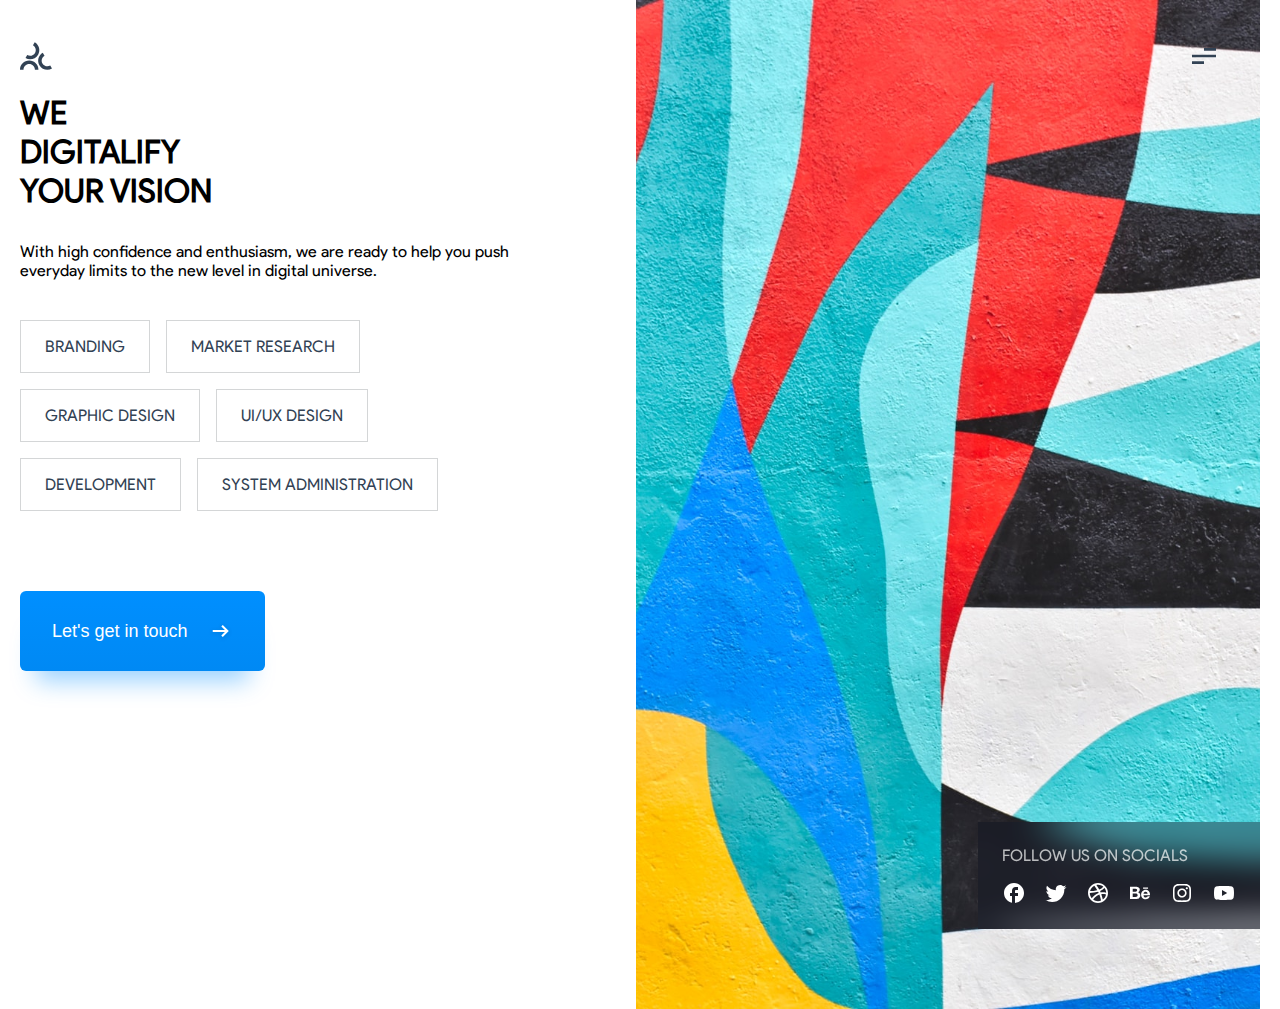
==== index.html @ d5bd6b7c "fixed unwanted flex-wrapping in header" ====
<html lang="en">

<head>
    <meta charset="UTF-8">
    <meta http-equiv="X-UA-Compatible" content="IE=edge">
    <meta name="viewport" content="width=device-width, initial-scale=1.0">
    <title>Document</title>
    <link rel="stylesheet" href="styles/style.css">
</head>

<body>
    <div class="big-container">
        <header id="header" class="flex-between">
            <div class="left-side">
                <img id="logo-black" src="./images/header/logo-black.svg" alt="Altersoft digital logo">
                <h1 class="uppercase"><span class="h1-transparent">We</span><span>Digitalify</span> Your Vision</h1>
                <p>With high confidence and enthusiasm, we are ready to help you push everyday limits to the new level
                    in digital universe.</p>
                <div class="services uppercase">
                    <div>Branding</div>
                    <div>Market Research</div>
                    <div>graphic design</div>
                    <div>UI/UX Design</div>
                    <div>Development</div>
                    <div>System administration</div>
                </div>
                <button class="btn flex-between">
                    Let's get in touch <img src="./images/header/short_arr_right.svg" alt="right direction arrow">
                </button>
            </div>
            <div class="right-side">
                <img id="banner" src="./images/header/banner.svg" alt="banner">
                <img id="menu-icon" src="./images/header/burger-menu.svg" alt="menu image">
                <div class="socials">
                    <p class="uppercase">Follow us on socials</p>
                    <div>
                        <img src="./images/header/soc-icons/facebook.svg" alt="facebook icon">
                        <img src="./images/header/soc-icons/twitter.svg" alt="twitter icon">
                        <img src="./images/header/soc-icons/dribbble.svg" alt="dribbble icon">
                        <img src="./images/header/soc-icons/behance.svg" alt="behance icon">
                        <img src="./images/header/soc-icons/instagram.svg" alt="instagram icon">
                        <img src="./images/header/soc-icons/youtube.svg" alt="youtube icon">
                    </div>
                </div>
            </div>
        </header>
    </div>
</body>

</html>
---- styles/style.css ----
:root {
  --white:rgba(255, 255, 255,1);
  --white-07: rgba(255, 255, 255, 0.7);
  --dark-gray: rgba(212, 214, 215, 1);
  --primary-black: rgba(50, 66, 84, 1);
  --btn-bg-blue: linear-gradient(180deg, #008fff 0%, #0089f4 100%);
  --shadow-l-blue: box-shadow: 0px 26px 25px -16px rgba(0, 143, 255, 0.4);


}
@font-face {
  font-family: "Product Sans";
  src: url(../fonts/Product\ Sans\ Regular.ttf);
}
* {
  box-sizing: border-box;
}
body {
  max-width: 1920px;
  margin: 0;
  padding: 0;

  font-family: "Product Sans", sans-serif;
}
p {
  margin: 0;
}
.big-container {
  max-width: 1240px;
  margin: 0 auto;
}
.flex-between {
  display: flex;
  justify-content: space-between;
  gap: 100px;
}
.uppercase {
  text-transform: uppercase;
}

h1 span {
  display: block;
}

h1 + p {
    margin: 32px 0 40px 0;
}
#logo-black {
    margin-top: 40px;
}
.left-side {
  max-width: 536px;
}
.right-side {
  display: grid;
  grid-area: 1/1;
}
.services {
  display: flex;
  flex-flow: row wrap;
  gap: 16px;

  margin-bottom: 80px;
}


.services div {
  border: 1px solid var(--dark-gray);
  width: max-content;

  padding: 16px 24px;
  color: var(--primary-black);

}
.btn {
  border: 1px solid var(--btn-bg-blue);
  background: var(--btn-bg-blue);
  /* box-shadow: 0px 26px 25px -16px var(--shadow-l-blue); */
  box-shadow: 0px 26px 25px -16px rgba(0, 143, 255, 0.4);
  border-radius: 6px;
  color: var(--white);
  align-items: center;
  padding: 28px 32px;
  gap: 20px;
  font-size: 18px;
  line-height: 22px;
}
#banner {
  display: grid;
  grid-area: 1/1;
}

#menu-icon {
  display: grid;
  grid-area: 1/1;
  justify-self: end;
  margin-top: 48px;
  margin-right: 44px;
}
.socials {
  display: grid;
  grid-area: 1/1;
  justify-self: end;
  align-self: end;
  gap: 16px;

  background: rgba(13, 18, 32, 0.4);
  backdrop-filter: blur(16px);
  -webkit-backdrop-filter: blur(16px);
  margin-bottom: 80px;
  padding: 24px;
}
.socials div {
  display: flex;
  gap: 18px;
}
.socials p {
  color: var(--white-07);
}
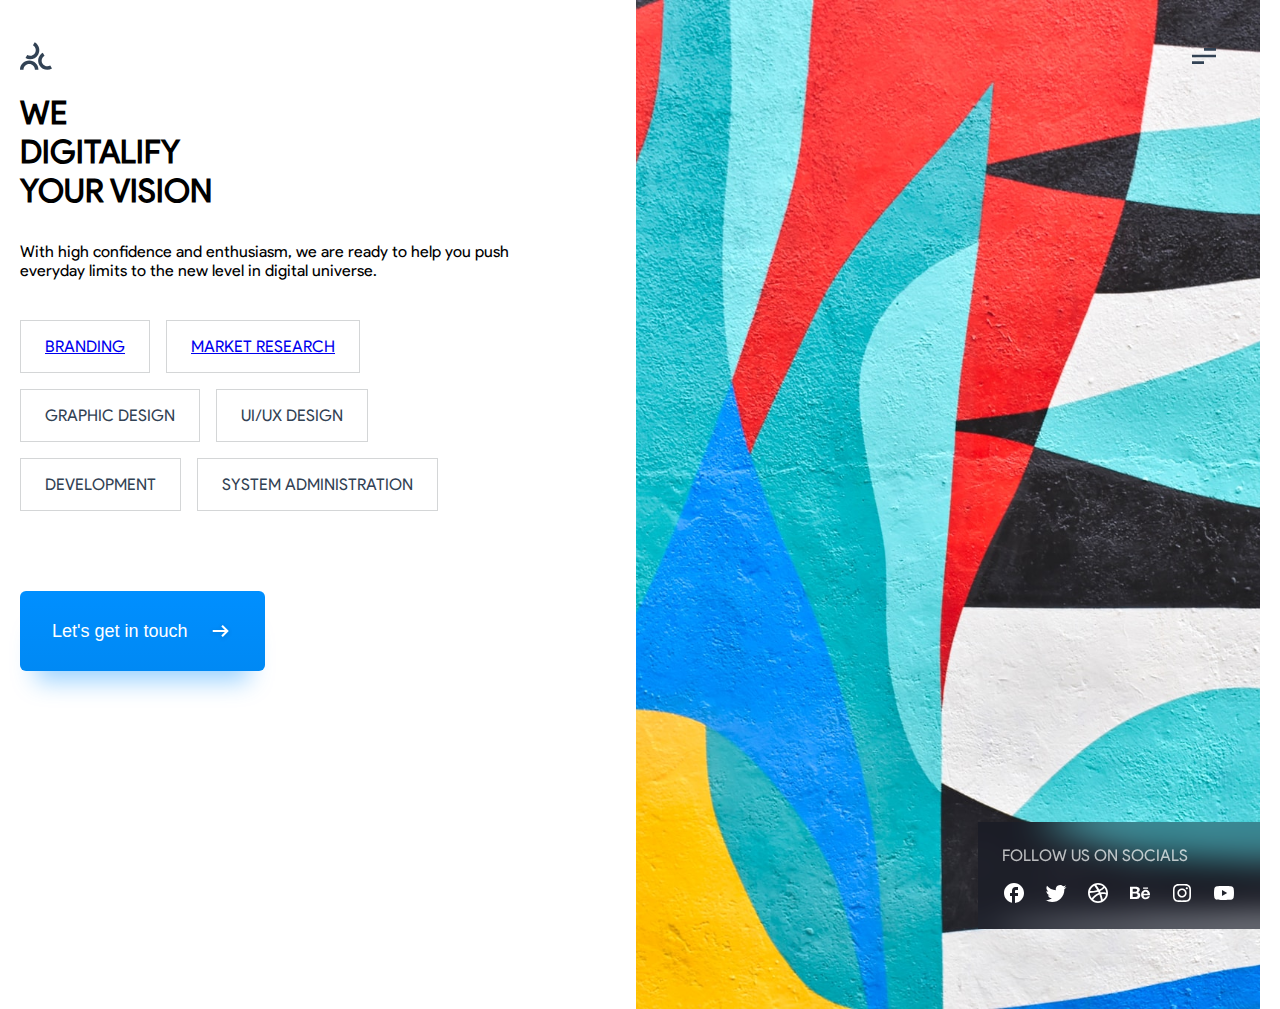
==== commit 50e2cd23: "added branding and marketing page links in index" ====
--- a/index.html
+++ b/index.html
@@ -17,8 +17,8 @@
                 <p>With high confidence and enthusiasm, we are ready to help you push everyday limits to the new level
                     in digital universe.</p>
                 <div class="services uppercase">
-                    <div>Branding</div>
-                    <div>Market Research</div>
+                    <div><a href="branding.html">Branding</a></div>
+                    <div><a href="marketing.html">Market Research</a></div>
                     <div>graphic design</div>
                     <div>UI/UX Design</div>
                     <div>Development</div>
@@ -47,4 +47,4 @@
     </div>
 </body>
 
-</html>+</html>
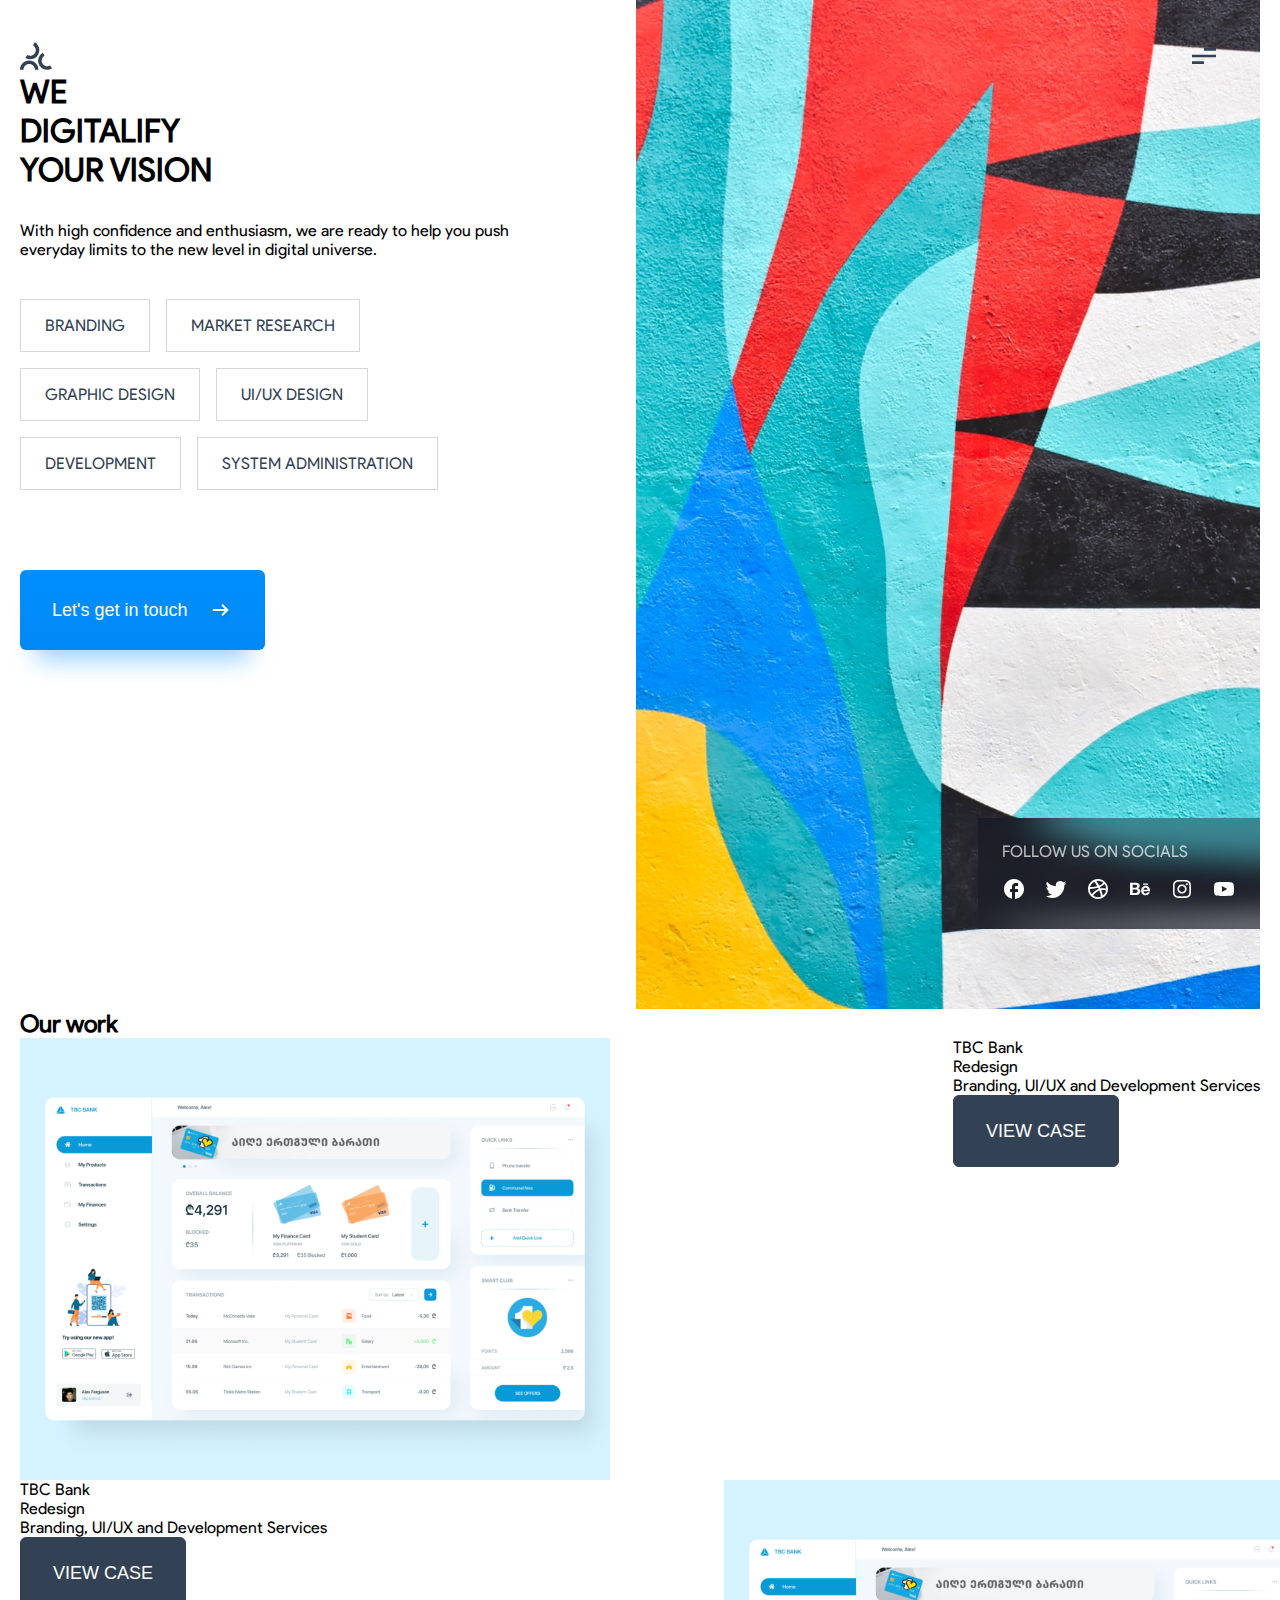
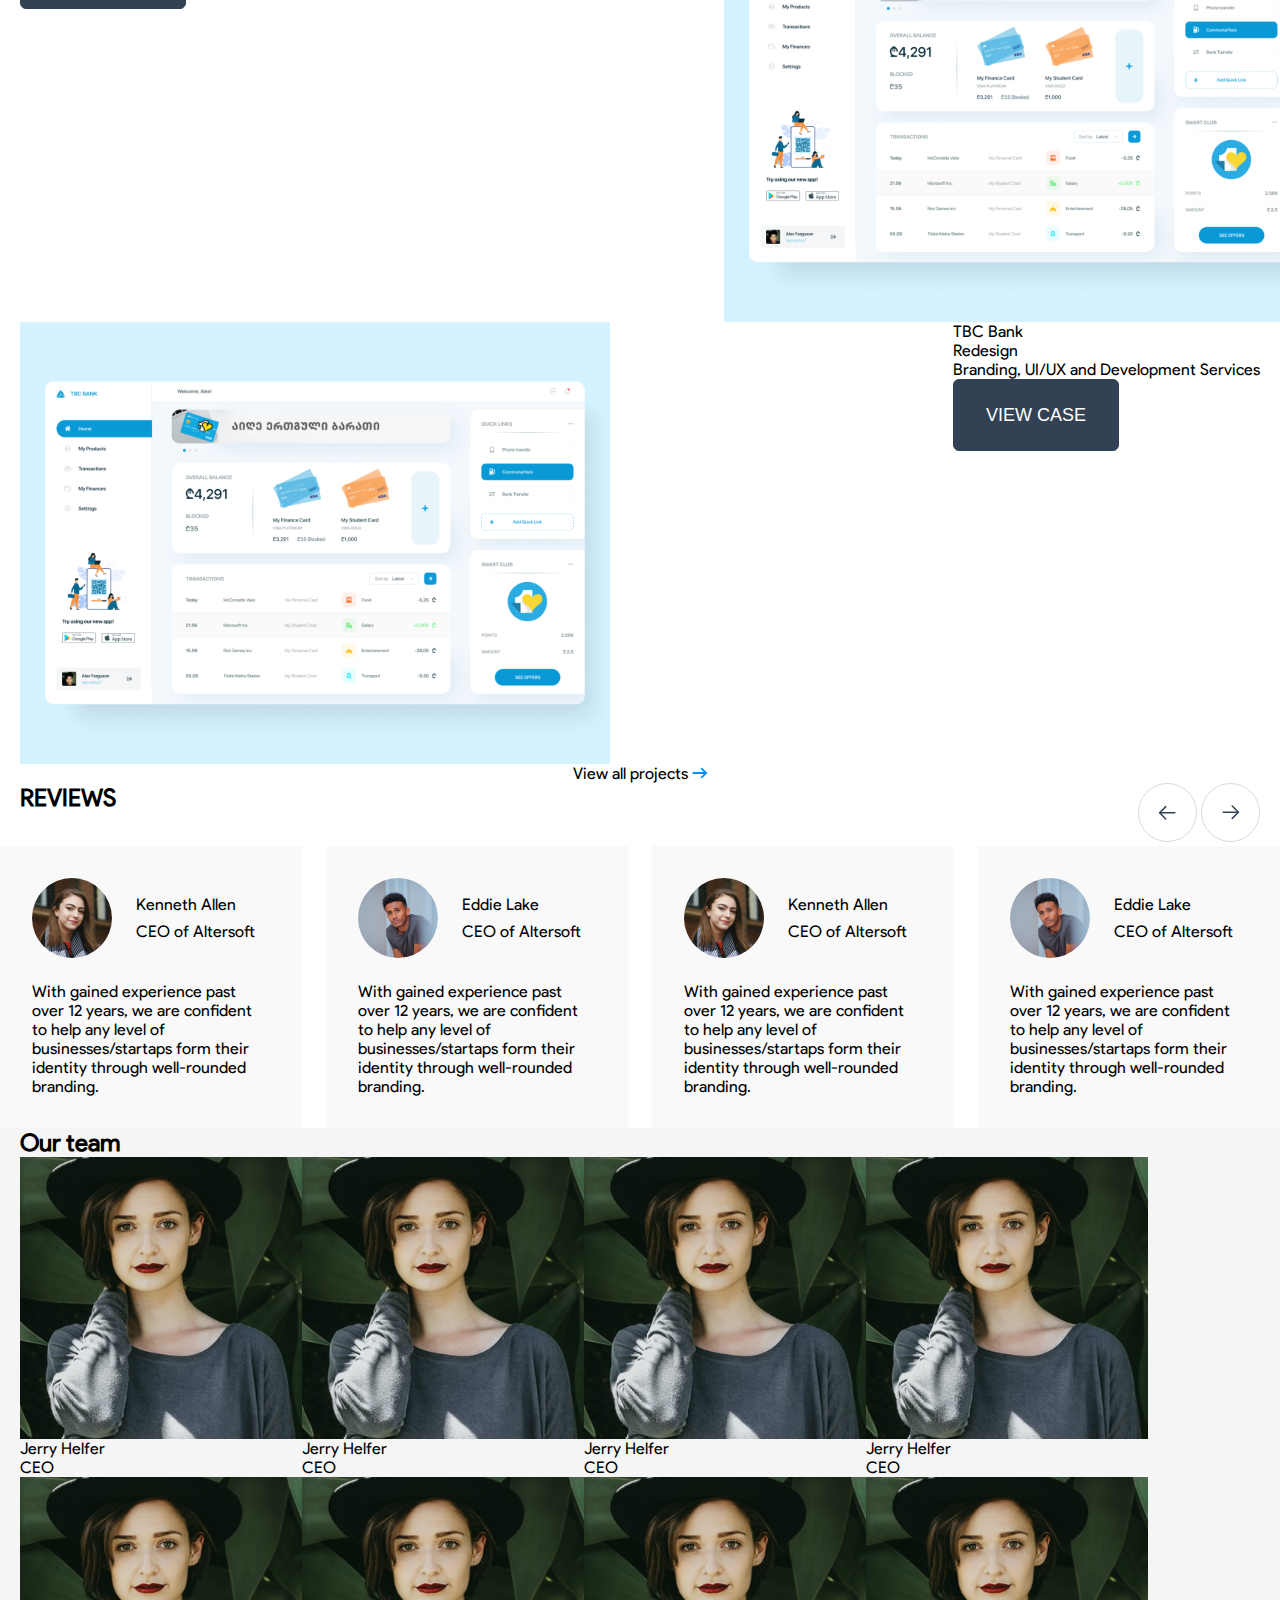
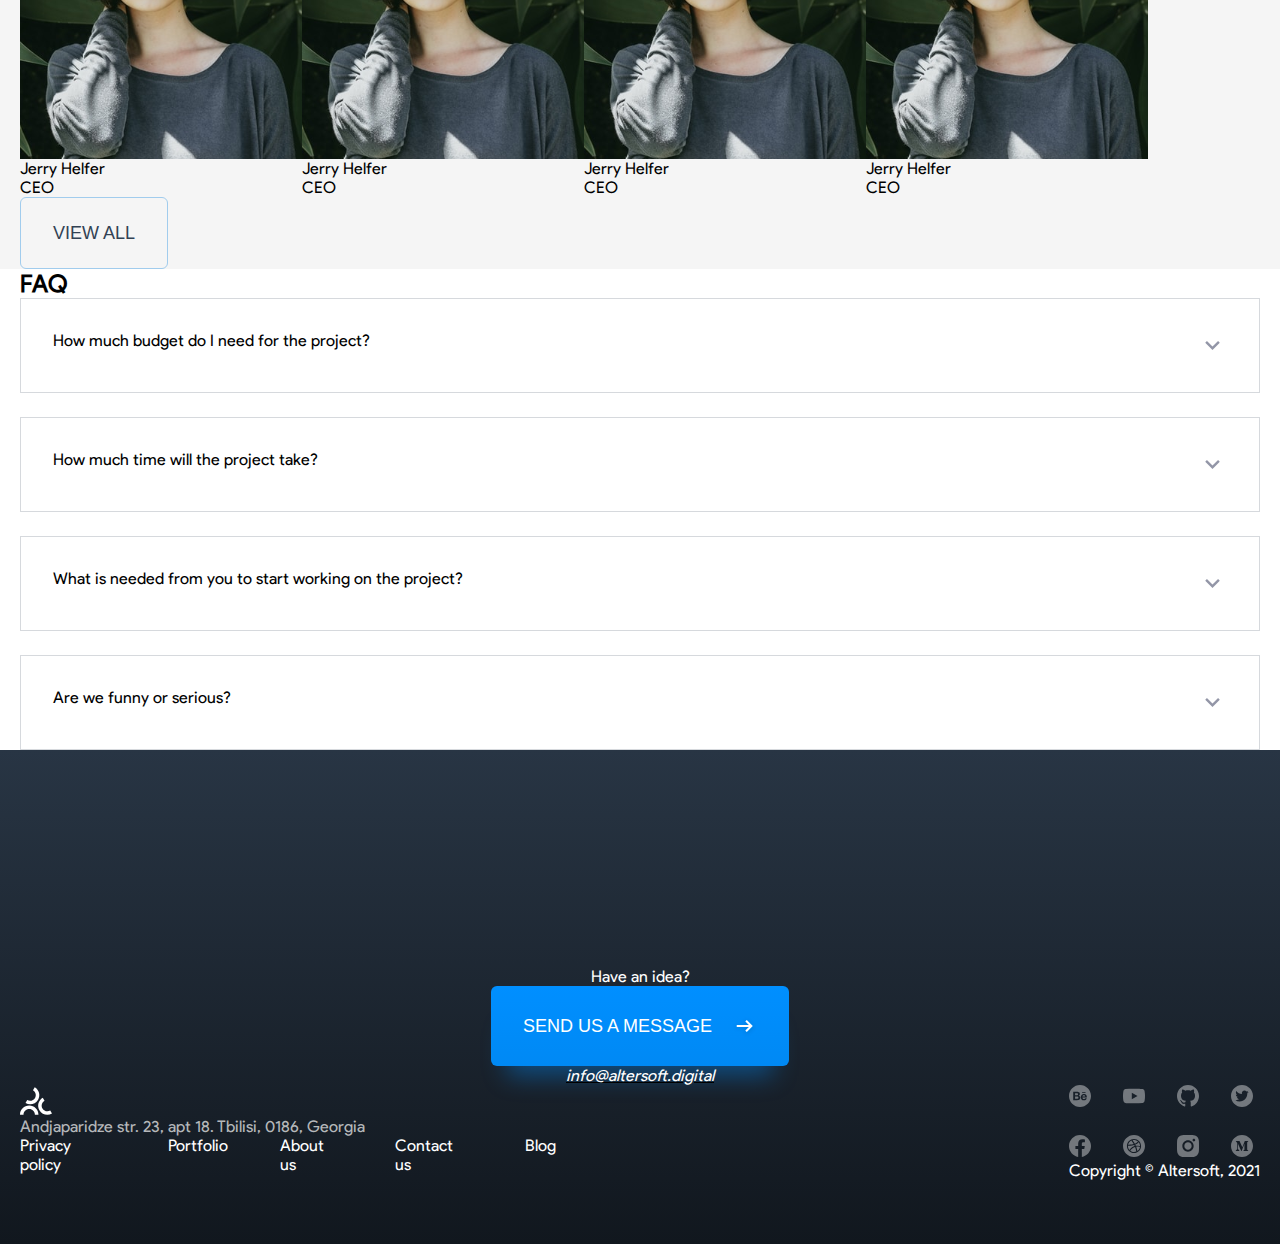
==== commit 6f229dfa: "main markup for hole page" ====
--- a/index.html
+++ b/index.html
@@ -10,41 +10,280 @@
 
 <body>
     <div class="big-container">
-        <header id="header" class="flex-between">
+        <header id="header" class="flex-between gap-100">
             <div class="left-side">
                 <img id="logo-black" src="./images/header/logo-black.svg" alt="Altersoft digital logo">
                 <h1 class="uppercase"><span class="h1-transparent">We</span><span>Digitalify</span> Your Vision</h1>
                 <p>With high confidence and enthusiasm, we are ready to help you push everyday limits to the new level
                     in digital universe.</p>
                 <div class="services uppercase">
-                    <div><a href="branding.html">Branding</a></div>
-                    <div><a href="marketing.html">Market Research</a></div>
+                    <div>Branding</div>
+                    <div>Market Research</div>
                     <div>graphic design</div>
                     <div>UI/UX Design</div>
                     <div>Development</div>
                     <div>System administration</div>
                 </div>
-                <button class="btn flex-between">
+                <button class="btn btn-primary flex-between">
                     Let's get in touch <img src="./images/header/short_arr_right.svg" alt="right direction arrow">
                 </button>
             </div>
             <div class="right-side">
                 <img id="banner" src="./images/header/banner.svg" alt="banner">
                 <img id="menu-icon" src="./images/header/burger-menu.svg" alt="menu image">
-                <div class="socials">
+                <nav class="socials" aria-label="header">
                     <p class="uppercase">Follow us on socials</p>
-                    <div>
-                        <img src="./images/header/soc-icons/facebook.svg" alt="facebook icon">
-                        <img src="./images/header/soc-icons/twitter.svg" alt="twitter icon">
-                        <img src="./images/header/soc-icons/dribbble.svg" alt="dribbble icon">
-                        <img src="./images/header/soc-icons/behance.svg" alt="behance icon">
-                        <img src="./images/header/soc-icons/instagram.svg" alt="instagram icon">
-                        <img src="./images/header/soc-icons/youtube.svg" alt="youtube icon">
-                    </div>
-                </div>
+                    <ul class="flex-between">
+                        <li><a href="https://www.facebook.com/Altersoft" target="_blank"><img
+                                    src="./images/header/soc-icons/facebook.svg" alt="facebook icon">
+                            </a>
+                        </li>
+                        <li><a href="https://twitter.com/AltersoftA" target="_blank"><img
+                                    src="./images/header/soc-icons/twitter.svg" alt="twitter icon">
+                            </a>
+                        </li>
+                        <li><a href="https://dribbble.com/Altersoft" target="_blank"><img
+                                    src="./images/header/soc-icons/dribbble.svg" alt="dribbble icon">
+                            </a>
+                        </li>
+                        <li><a href="https://www.behance.net/altersoft" target="_blank"><img
+                                    src="./images/header/soc-icons/behance.svg" alt="behance icon">
+                            </a>
+                        </li>
+                        <li><a href="https://instagram.com/" target="_blank"><img
+                                    src="./images/header/soc-icons/instagram.svg" alt="instagram icon" target="_blank">
+                            </a>
+                        </li>
+                        <li><a href="https://youtube.com/" target="_blank"><img
+                                    src="./images/header/soc-icons/youtube.svg" alt="youtube icon">
+                            </a>
+                        </li>
+
+                    </ul>
+                </nav>
             </div>
         </header>
+        <section id="ourwork">
+            <h2>Our work</h2>
+            <div class="flex-between">
+                <div class="left-side">
+                    <img src="images/section-ourwork/tbc-redesign.svg" alt="TBC UX & UI redesign image">
+                </div>
+                <div class="right-side">
+                    <p>TBC Bank <br> Redesign</p>
+                    <p>Branding, UI/UX and Development Services</p>
+                    <button class="btn btn-secondary uppercase">view case</button>
+                </div>
+            </div>
+            <div class="flex-between">
+                <div class="left-side">
+                    <img src="images/section-ourwork/tbc-redesign.svg" alt="TBC UX & UI redesign image">
+                </div>
+                <div class="right-side">
+                    <p>TBC Bank <br> Redesign</p>
+                    <p>Branding, UI/UX and Development Services</p>
+                    <button class="btn btn-secondary uppercase">view case</button>
+                </div>
+            </div>
+            <div class="flex-between">
+                <div class="left-side">
+                    <img src="images/section-ourwork/tbc-redesign.svg" alt="TBC UX & UI redesign image">
+                </div>
+                <div class="right-side">
+                    <p>TBC Bank <br> Redesign</p>
+                    <p>Branding, UI/UX and Development Services</p>
+                    <button class="btn btn-secondary uppercase">view case</button>
+                </div>
+            </div>
+            <div class="center">
+                <a>View all projects <img src="./images/section-ourwork/arrow-blue-right.svg"
+                        alt="Blue arrow image"></a>
+            </div>
+        </section>
     </div>
+    <section id="reviews">
+        <div class="big-container flex-between">
+            <h2 class="uppercase">Reviews</h2>
+            <div>
+                <img src="./images/section-reviews/slider-arrow-left.svg" alt="slider left arrow">
+                <img src="./images/section-reviews/slider-arrow-right.svg" alt="slider right arrow">
+            </div>
+        </div>
+        <div class="flex-between gap-24">
+            <div class="card">
+                <img class="card-left" src="./images/section-reviews/prof-img-kenneth.svg" alt="Photo of Eddie Lake">
+                <div class="card-right">
+                    <p>Kenneth Allen</p>
+                    <p>CEO of Altersoft</p>
+                </div>
+                <p class="card-bottom">With gained experience past over 12 years, we are confident to help any level
+                    of businesses/startaps form their identity through well-rounded branding.</p>
+            </div>
+            <div class="card">
+                <img class="card-left" src="./images/section-reviews/prof-img-eddie.svg" alt="Photo of Eddie Lake">
+                <div class="card-right">
+                    <p>Eddie Lake</p>
+                    <p>CEO of Altersoft</p>
+                </div>
+                <p class="card-bottom">With gained experience past over 12 years, we are confident to help any level
+                    of businesses/startaps form their identity through well-rounded branding.</p>
+            </div>
+            <div class="card">
+                <img class="card-left" src="./images/section-reviews/prof-img-kenneth.svg" alt="Photo of Eddie Lake">
+                <div class="card-right">
+                    <p>Kenneth Allen</p>
+                    <p>CEO of Altersoft</p>
+                </div>
+                <p class="card-bottom">With gained experience past over 12 years, we are confident to help any level
+                    of businesses/startaps form their identity through well-rounded branding.</p>
+            </div>
+            <div class="card">
+                <img class="card-left" src="./images/section-reviews/prof-img-eddie.svg" alt="Photo of Eddie Lake">
+                <div class="card-right">
+                    <p>Eddie Lake</p>
+                    <p>CEO of Altersoft</p>
+                </div>
+                <p class="card-bottom">With gained experience past over 12 years, we are confident to help any level
+                    of businesses/startaps form their identity through well-rounded branding.</p>
+            </div>
+        </div>
+    </section>
+    <section id="ourteam" class="bg-ourteam">
+        <div class="big-container">
+            <h2>Our team</h2>
+            <div class="ourteam-content flex-wrap">
+                <div class="team-member">
+                    <img src="./images/section-ourteam/img-Jerry.svg" alt="Altersoft team member & CEO Jerry Helfer">
+                    <p>Jerry Helfer</p>
+                    <p class="uppercase">Ceo</p>
+                </div>
+                <div class="team-member">
+                    <img src="./images/section-ourteam/img-Jerry.svg" alt="Altersoft team member & CEO Jerry Helfer">
+                    <p>Jerry Helfer</p>
+                    <p class="uppercase">Ceo</p>
+                </div>
+                <div class="team-member">
+                    <img src="./images/section-ourteam/img-Jerry.svg" alt="Altersoft team member & CEO Jerry Helfer">
+                    <p>Jerry Helfer</p>
+                    <p class="uppercase">Ceo</p>
+                </div>
+                <div class="team-member">
+                    <img src="./images/section-ourteam/img-Jerry.svg" alt="Altersoft team member & CEO Jerry Helfer">
+                    <p>Jerry Helfer</p>
+                    <p class="uppercase">Ceo</p>
+                </div>
+                <div class="team-member">
+                    <img src="./images/section-ourteam/img-Jerry.svg" alt="Altersoft team member & CEO Jerry Helfer">
+                    <p>Jerry Helfer</p>
+                    <p class="uppercase">Ceo</p>
+                </div>
+                <div class="team-member">
+                    <img src="./images/section-ourteam/img-Jerry.svg" alt="Altersoft team member & CEO Jerry Helfer">
+                    <p>Jerry Helfer</p>
+                    <p class="uppercase">Ceo</p>
+                </div>
+                <div class="team-member">
+                    <img src="./images/section-ourteam/img-Jerry.svg" alt="Altersoft team member & CEO Jerry Helfer">
+                    <p>Jerry Helfer</p>
+                    <p class="uppercase">Ceo</p>
+                </div>
+                <div class="team-member">
+                    <img src="./images/section-ourteam/img-Jerry.svg" alt="Altersoft team member & CEO Jerry Helfer">
+                    <p>Jerry Helfer</p>
+                    <p class="uppercase">Ceo</p>
+                </div>
+            </div>
+            <button class="btn btn-tertiary uppercase">view all</button>
+        </div>
+    </section>
+    <div class="big-container">
+        <h2 class="uppercase">faq</h2>
+        <section id="faq" class="flex-column gap-24">
+            <div class="question flex-between">
+                <p>How much budget do I need for the project?</p>
+                <img src="./images/section-faq/chevron_down.svg" alt="dropdown menu downward arrow">
+                <img src="./images/section-faq/chevron_up.svg" alt="dropdown menu upward arrow">
+            </div>
+            <div class="question flex-between">
+                <p>How much time will the project take?</p>
+                <img src="./images/section-faq/chevron_down.svg" alt="dropdown menu downward arrow">
+                <img src="./images/section-faq/chevron_up.svg" alt="dropdown menu upward arrow">
+            </div>
+            <div class="question flex-between">
+                <p>What is needed from you to start working on the project?</p>
+                <img src="./images/section-faq/chevron_down.svg" alt="dropdown menu downward arrow">
+                <img src="./images/section-faq/chevron_up.svg" alt="dropdown menu upward arrow">
+            </div>
+            <div class="question flex-between">
+                <p>Are we funny or serious?</p>
+                <img src="./images/section-faq/chevron_down.svg" alt="dropdown menu downward arrow">
+                <img src="./images/section-faq/chevron_up.svg" alt="dropdown menu upward arrow">
+            </div>
+        </section>
+    </div>
+    <footer>
+        <div class="big-container">
+            <div>
+                <p>Have an idea?</p>
+                <button class="btn btn-primary uppercase flex-between">SEND US A MESSAGE <img
+                        src="./images/header/short_arr_right.svg" alt="right direction arrow"></button>
+                <address class="mail-address"><a href="mailto:info@altersoft.digital">info@altersoft.digital</a>
+                </address>
+            </div>
+            <nav aria-label="footer" class="flex-between">
+                <div class="left-side">
+                    <img src="./images/footer/logo-white.svg" alt="Altersoft logo white">
+                    <address class="main-address">Andjaparidze str. 23, apt 18. Tbilisi, 0186, Georgia</address>
+                    <ul class="flex gap-52">
+                        <li><a href="#">Privacy policy</a></li>
+                        <li><a href="#">Portfolio</a></li>
+                        <li><a href="#">About us</a></li>
+                        <li><a href="#">Contact us</a></li>
+                        <li><a href="#">Blog</a></li>
+                    </ul>
+                </div>
+                <div class="right-side">
+                    <ul class="footer-socials">
+                        <li><a href="https://www.behance.net/altersoft" target="_blank"><img
+                                    src="./images/footer/icon_behance.svg" alt="behance icon">
+                            </a>
+                        </li>
+                        <li><a href="https://youtube.com/" target="_blank"><img src="./images/footer/icon_youtube.svg"
+                                    alt="youtube icon">
+                            </a>
+                        </li>
+                        <li><a href="https://github.com/" target="_blank"><img src="./images/footer/icon_github.svg"
+                                    alt="github icon">
+                            </a>
+                        </li>
+                        <li><a href="https://twitter.com/AltersoftA" target="_blank"><img
+                                    src="./images/footer/icon_twitter.svg" alt="twitter icon">
+                            </a>
+                        </li>
+                        <li><a href="https://www.facebook.com/Altersoft" target="_blank"><img
+                                    src="./images/footer/icon_facebook.svg" alt="facebook icon">
+                            </a>
+                        </li>
+                        <li><a href="https://dribbble.com/Altersoft" target="_blank"><img
+                                    src="./images/footer/icon_dribbble.svg" alt="dribbble icon">
+                            </a>
+                        </li>
+                        <li><a href="https://instagram.com/" target="_blank"><img
+                                    src="./images/footer/icon_instagram.svg" alt="instagram icon" target="_blank">
+                            </a>
+                        </li>
+                        <li><a href="https://medium.com/" target="_blank"><img src="./images/footer/icon_medium.svg"
+                                    alt="medium icon">
+                            </a>
+                        </li>
+                    </ul>
+                    <p>Copyright &copy; Altersoft, 2021</p>
+                </div>
+            </nav>
+        </div>
+
+    </footer>
+
 </body>
 
-</html>
+</html>--- a/styles/style.css
+++ b/styles/style.css
@@ -1,59 +1,105 @@
 :root {
-  --white:rgba(255, 255, 255,1);
+  --white: rgba(255, 255, 255, 1);
   --white-07: rgba(255, 255, 255, 0.7);
   --dark-gray: rgba(212, 214, 215, 1);
   --primary-black: rgba(50, 66, 84, 1);
-  --btn-bg-blue: linear-gradient(180deg, #008fff 0%, #0089f4 100%);
-  --shadow-l-blue: box-shadow: 0px 26px 25px -16px rgba(0, 143, 255, 0.4);
-
-
-}
+  --btn-primary: linear-gradient(
+    180deg,
+    rgb(0, 143, 255) 0%,
+    rgb(0, 137, 244) 100%
+  );
+  --btn-primary-shadow: rgba(0, 143, 255, 0.4);
+  --btn-secondary: rgb(50, 66, 84);
+  --btn-tertiary-border: rgba(161, 204, 237, 1);
+  --card-bg: rgba(50, 66, 84, 0.03);
+  --bg-ourteam: rgb(245, 245, 245);
+  --question-border: rgba(50, 66, 84, 0.2);
+  --footer-bg: linear-gradient(180deg, #283544 0%, #11171e 100%);
+}
+/* -------------------- comon styles -------------------- */
+
 @font-face {
   font-family: "Product Sans";
   src: url(../fonts/Product\ Sans\ Regular.ttf);
 }
 * {
   box-sizing: border-box;
-}
-body {
-  max-width: 1920px;
+  text-decoration: none;
+  list-style: none;
+  color: inherit;
   margin: 0;
   padding: 0;
-
+}
+body {
   font-family: "Product Sans", sans-serif;
 }
-p {
-  margin: 0;
-}
+
 .big-container {
   max-width: 1240px;
   margin: 0 auto;
 }
+.flex {
+  display: flex;
+}
+.flex-column {
+  display: flex;
+  flex-direction: column;
+  /* align-content: center; */
+}
 .flex-between {
   display: flex;
   justify-content: space-between;
-  gap: 100px;
 }
 .uppercase {
   text-transform: uppercase;
 }
-
+.btn {
+  color: var(--white);
+  font-size: 18px;
+  line-height: 22px;
+
+  border-radius: 6px;
+}
+.btn-primary {
+  border: 1px solid var(--btn-primary);
+  background: var(--btn-primary);
+  box-shadow: 0px 26px 25px -16px var(--btn-primary-shadow);
+  align-items: center;
+  padding: 28px 32px;
+  gap: 20px;
+}
+.btn-secondary {
+  background: var(--btn-secondary);
+  border: 1px solid var(--btn-secondary);
+  padding: 24px 32px;
+  /* width: max-content;
+  height: max-content; */
+}
+.center {
+  display: flex;
+  justify-content: center;
+  align-items: center;
+}
+/* -------------------- comon styles// -------------------- */
 h1 span {
   display: block;
 }
 
 h1 + p {
-    margin: 32px 0 40px 0;
+  margin: 32px 0 40px 0;
 }
 #logo-black {
-    margin-top: 40px;
+  margin-top: 40px;
 }
 .left-side {
   max-width: 536px;
 }
-.right-side {
-  display: grid;
-  grid-area: 1/1;
+#header .right-side {
+  display: grid;
+  grid-area: 1/1;
+}
+.gap-100 {
+  gap: 100px;
 }
 .services {
   display: flex;
@@ -62,28 +108,12 @@
 
   margin-bottom: 80px;
 }
-
-
 .services div {
   border: 1px solid var(--dark-gray);
   width: max-content;
 
   padding: 16px 24px;
   color: var(--primary-black);
-
-}
-.btn {
-  border: 1px solid var(--btn-bg-blue);
-  background: var(--btn-bg-blue);
-  /* box-shadow: 0px 26px 25px -16px var(--shadow-l-blue); */
-  box-shadow: 0px 26px 25px -16px rgba(0, 143, 255, 0.4);
-  border-radius: 6px;
-  color: var(--white);
-  align-items: center;
-  padding: 28px 32px;
-  gap: 20px;
-  font-size: 18px;
-  line-height: 22px;
 }
 #banner {
   display: grid;
@@ -110,10 +140,107 @@
   margin-bottom: 80px;
   padding: 24px;
 }
-.socials div {
+.socials ul {
   display: flex;
   gap: 18px;
 }
 .socials p {
   color: var(--white-07);
 }
+/* --- seciton-1 styles --- */
+#ourwork div.flex-between:nth-child(odd) .left-side {
+  order: 1;
+}
+
+/* --- seciton-1 styles// --- */
+
+/* --- seciton-2 styles --- */
+.card {
+  width: 588px;
+
+  display: grid;
+  grid-template-columns: min-content auto;
+  gap: 24px;
+
+  background: var(--card-bg);
+  width: 588px;
+  padding: 32px;
+}
+.card-left {
+  grid-row: 1;
+}
+.card-right {
+  grid-row: 1;
+
+  display: flex;
+  flex-direction: column;
+  justify-content: center;
+  gap: 8px;
+}
+.card-bottom {
+  grid-column: 1/-1;
+}
+.gap-24 {
+  gap: 24px;
+}
+#reviews div.card:first-child {
+  /* transform: translate(-50%); */
+}
+/* --- seciton-ourteam styles --- */
+.flex-wrap {
+  display: flex;
+  flex-flow: row wrap;
+}
+
+.btn-tertiary {
+  color: var(--primary-black);
+  border: 1px solid var(--btn-tertiary-border);
+  background-color: transparent;
+
+  padding: 24px 32px;
+}
+.bg-ourteam {
+  background: var(--bg-ourteam);
+}
+
+/* --- seciton-faq styles --- */
+.question img:last-child {
+  display: none;
+}
+.question {
+  border: 1px solid var(--question-border);
+  padding: 32px;
+}
+
+footer {
+  background: var(--footer-bg);
+  padding-top: 217px;
+  padding-bottom: 64px;
+}
+footer p,
+footer a {
+  color: var(--white);
+}
+footer .big-container > div {
+  display: flex;
+  flex-direction: column;
+  justify-content: center;
+  align-items: center;
+}
+.gap-52 {
+  gap: 52px;
+}
+.mail-address {
+  text-decoration: underline;
+}
+.main-address {
+  font-style: normal;
+  color: var(--white-07);
+}
+.footer-socials {
+  display: grid;
+  grid-template-columns: repeat(4, max-content);
+  grid-template-rows: repeat(2, max-content);
+  grid-row-gap: 24px;
+  grid-column-gap: 32px;
+}
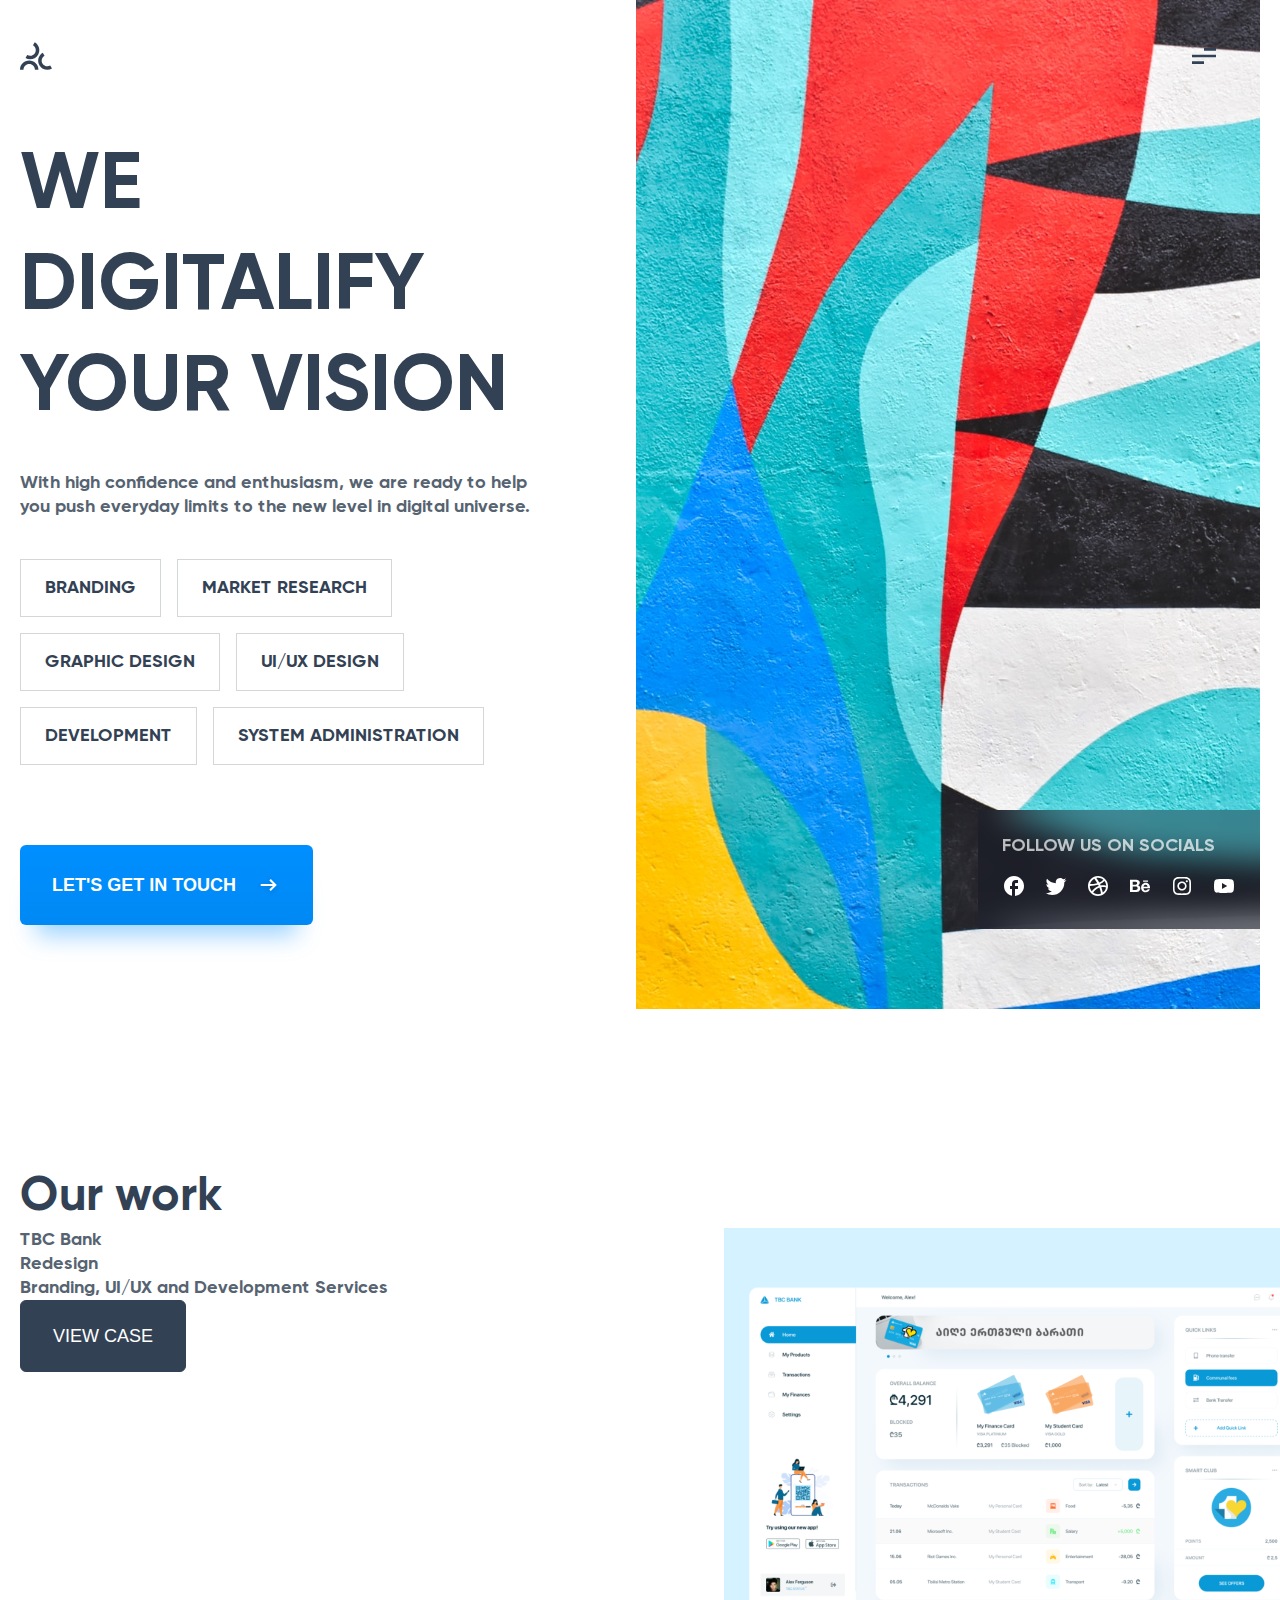
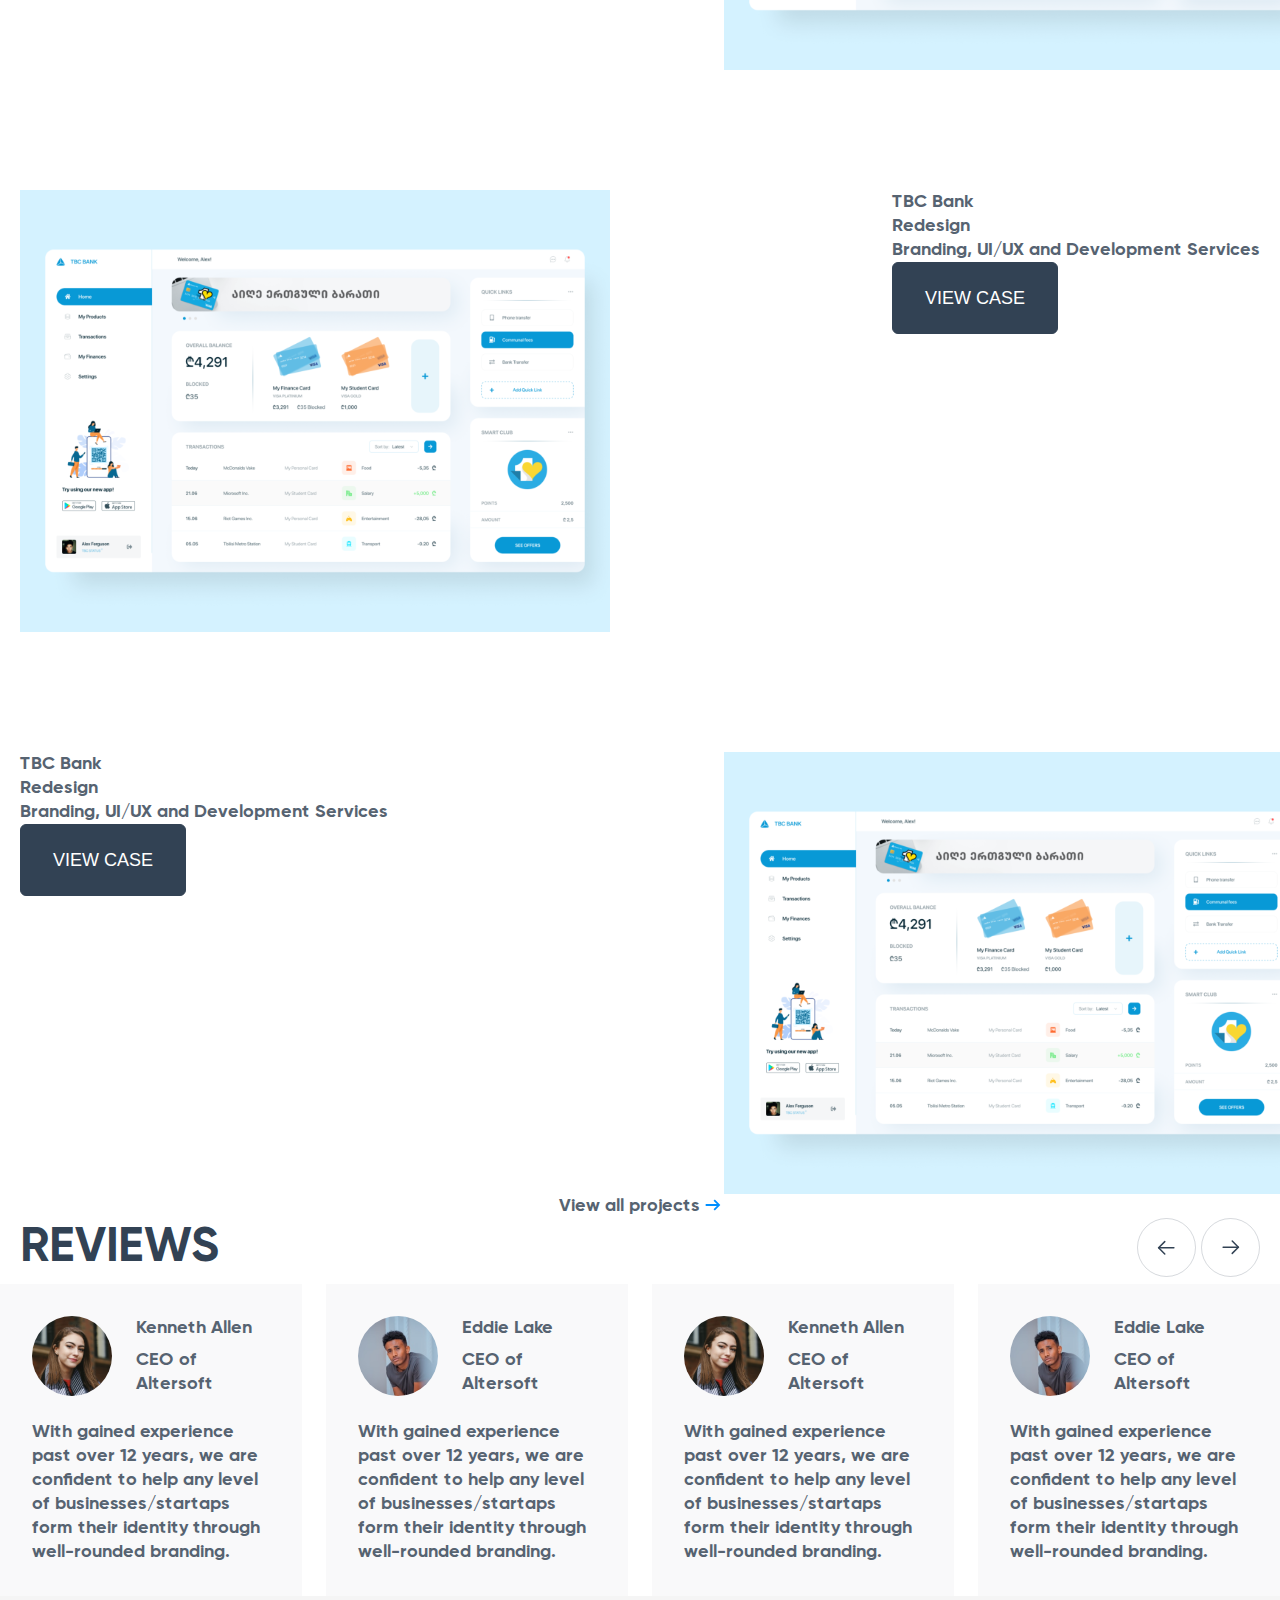
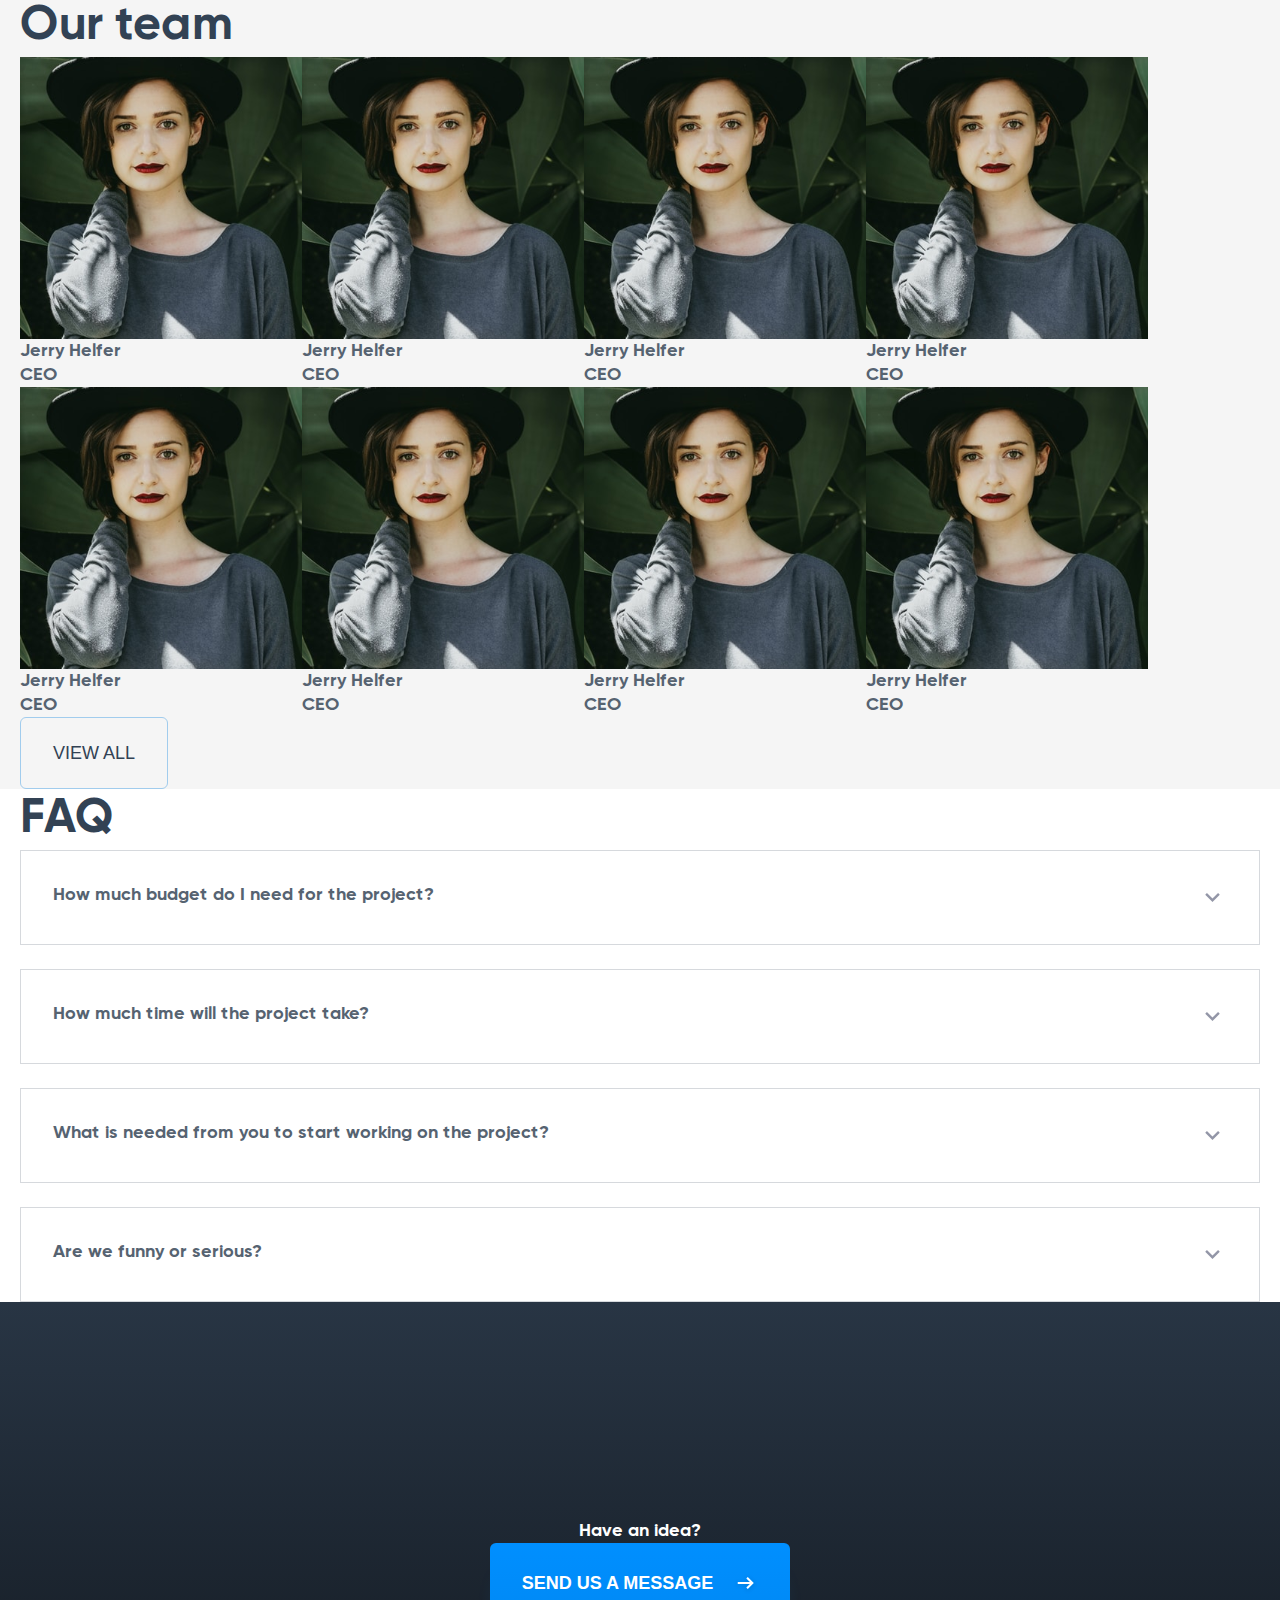
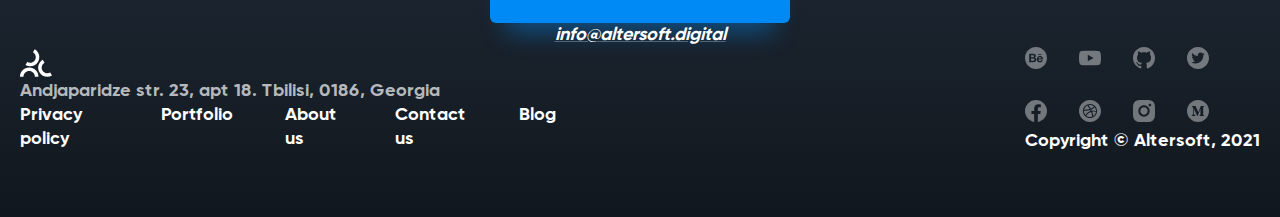
==== commit 507a94a9: "header completed" ====
--- a/index.html
+++ b/index.html
@@ -4,8 +4,9 @@
     <meta charset="UTF-8">
     <meta http-equiv="X-UA-Compatible" content="IE=edge">
     <meta name="viewport" content="width=device-width, initial-scale=1.0">
-    <title>Document</title>
+    <title>Home</title>
     <link rel="stylesheet" href="styles/style.css">
+    <link rel="stylesheet" href="styles/font.css">
 </head>
 
 <body>
@@ -17,14 +18,14 @@
                 <p>With high confidence and enthusiasm, we are ready to help you push everyday limits to the new level
                     in digital universe.</p>
                 <div class="services uppercase">
-                    <div>Branding</div>
-                    <div>Market Research</div>
+                    <div><a href="branding.html">Branding</a></div>
+                    <div><a href="marketing.html">Market Research</a></div>
                     <div>graphic design</div>
                     <div>UI/UX Design</div>
                     <div>Development</div>
                     <div>System administration</div>
                 </div>
-                <button class="btn btn-primary flex-between">
+                <button class="btn btn-primary flex-between uppercase">
                     Let's get in touch <img src="./images/header/short_arr_right.svg" alt="right direction arrow">
                 </button>
             </div>
@@ -65,34 +66,36 @@
         </header>
         <section id="ourwork">
             <h2>Our work</h2>
-            <div class="flex-between">
-                <div class="left-side">
-                    <img src="images/section-ourwork/tbc-redesign.svg" alt="TBC UX & UI redesign image">
-                </div>
-                <div class="right-side">
-                    <p>TBC Bank <br> Redesign</p>
-                    <p>Branding, UI/UX and Development Services</p>
-                    <button class="btn btn-secondary uppercase">view case</button>
-                </div>
-            </div>
-            <div class="flex-between">
-                <div class="left-side">
-                    <img src="images/section-ourwork/tbc-redesign.svg" alt="TBC UX & UI redesign image">
-                </div>
-                <div class="right-side">
-                    <p>TBC Bank <br> Redesign</p>
-                    <p>Branding, UI/UX and Development Services</p>
-                    <button class="btn btn-secondary uppercase">view case</button>
-                </div>
-            </div>
-            <div class="flex-between">
-                <div class="left-side">
-                    <img src="images/section-ourwork/tbc-redesign.svg" alt="TBC UX & UI redesign image">
-                </div>
-                <div class="right-side">
-                    <p>TBC Bank <br> Redesign</p>
-                    <p>Branding, UI/UX and Development Services</p>
-                    <button class="btn btn-secondary uppercase">view case</button>
+            <div class="ourwork-content flex-column gap-120">
+                <div class="flex-between">
+                    <div class="left-side">
+                        <img src="images/section-ourwork/tbc-redesign.svg" alt="TBC UX & UI redesign image">
+                    </div>
+                    <div class="right-side">
+                        <p>TBC Bank <br> Redesign</p>
+                        <p>Branding, UI/UX and Development Services</p>
+                        <button class="btn btn-secondary uppercase">view case</button>
+                    </div>
+                </div>
+                <div class="flex-between">
+                    <div class="left-side">
+                        <img src="images/section-ourwork/tbc-redesign.svg" alt="TBC UX & UI redesign image">
+                    </div>
+                    <div class="right-side">
+                        <p>TBC Bank <br> Redesign</p>
+                        <p>Branding, UI/UX and Development Services</p>
+                        <button class="btn btn-secondary uppercase">view case</button>
+                    </div>
+                </div>
+                <div class="flex-between">
+                    <div class="left-side">
+                        <img src="images/section-ourwork/tbc-redesign.svg" alt="TBC UX & UI redesign image">
+                    </div>
+                    <div class="right-side">
+                        <p>TBC Bank <br> Redesign</p>
+                        <p>Branding, UI/UX and Development Services</p>
+                        <button class="btn btn-secondary uppercase">view case</button>
+                    </div>
                 </div>
             </div>
             <div class="center">
--- a/styles/style.css
+++ b/styles/style.css
@@ -14,14 +14,15 @@
   --card-bg: rgba(50, 66, 84, 0.03);
   --bg-ourteam: rgb(245, 245, 245);
   --question-border: rgba(50, 66, 84, 0.2);
-  --footer-bg: linear-gradient(180deg, #283544 0%, #11171e 100%);
-}
-/* -------------------- comon styles -------------------- */
-
-@font-face {
-  font-family: "Product Sans";
-  src: url(../fonts/Product\ Sans\ Regular.ttf);
-}
+  --footer-bg: linear-gradient(
+    180deg,
+    rgb(40, 53, 68) 0%,
+    rgb(17, 23, 30) 100%
+  );
+  --main-p-color: rgba(86, 99, 113, 1);
+}
+/* -------------------- common styles -------------------- */
+
 * {
   box-sizing: border-box;
   text-decoration: none;
@@ -31,7 +32,10 @@
   padding: 0;
 }
 body {
-  font-family: "Product Sans", sans-serif;
+  font-family: "Gilroy";
+  color: var(--main-p-color);
+  font-size: 18px;
+  line-height: 24px;
 }
 
 .big-container {
@@ -44,7 +48,6 @@
 .flex-column {
   display: flex;
   flex-direction: column;
-  /* align-content: center; */
 }
 .flex-between {
   display: flex;
@@ -67,6 +70,9 @@
   align-items: center;
   padding: 28px 32px;
   gap: 20px;
+
+  font-weight: 700;
+  line-height: 22.28px;
 }
 .btn-secondary {
   background: var(--btn-secondary);
@@ -80,13 +86,38 @@
   justify-content: center;
   align-items: center;
 }
-/* -------------------- comon styles// -------------------- */
+h2 {
+  font-size: 48px;
+  line-height: 61px;
+  font-weight: 900;
+  color: var(--primary-black);
+}
+.gap-120 {
+  gap: 120px;
+}
+/* -------------------- common styles// -------------------- */
+
+#header {
+  padding-bottom: 158px;
+}
 h1 span {
   display: block;
 }
 
 h1 + p {
   margin: 32px 0 40px 0;
+}
+h1 {
+  color: var(--primary-black);
+  font-family: "Gilroy";
+  font-weight: 900;
+  font-size: 80px;
+  line-height: 101px;
+
+  margin-top: 64px;
+}
+.h1-transparent {
+  /* color: var(--white); */
 }
 #logo-black {
   margin-top: 40px;
--- a/styles/font.css
+++ b/styles/font.css
@@ -0,0 +1,4 @@
+@font-face {
+  font-family: "Gilroy";
+  src: url(../fonts/Gilroy-Bold.ttf);
+}
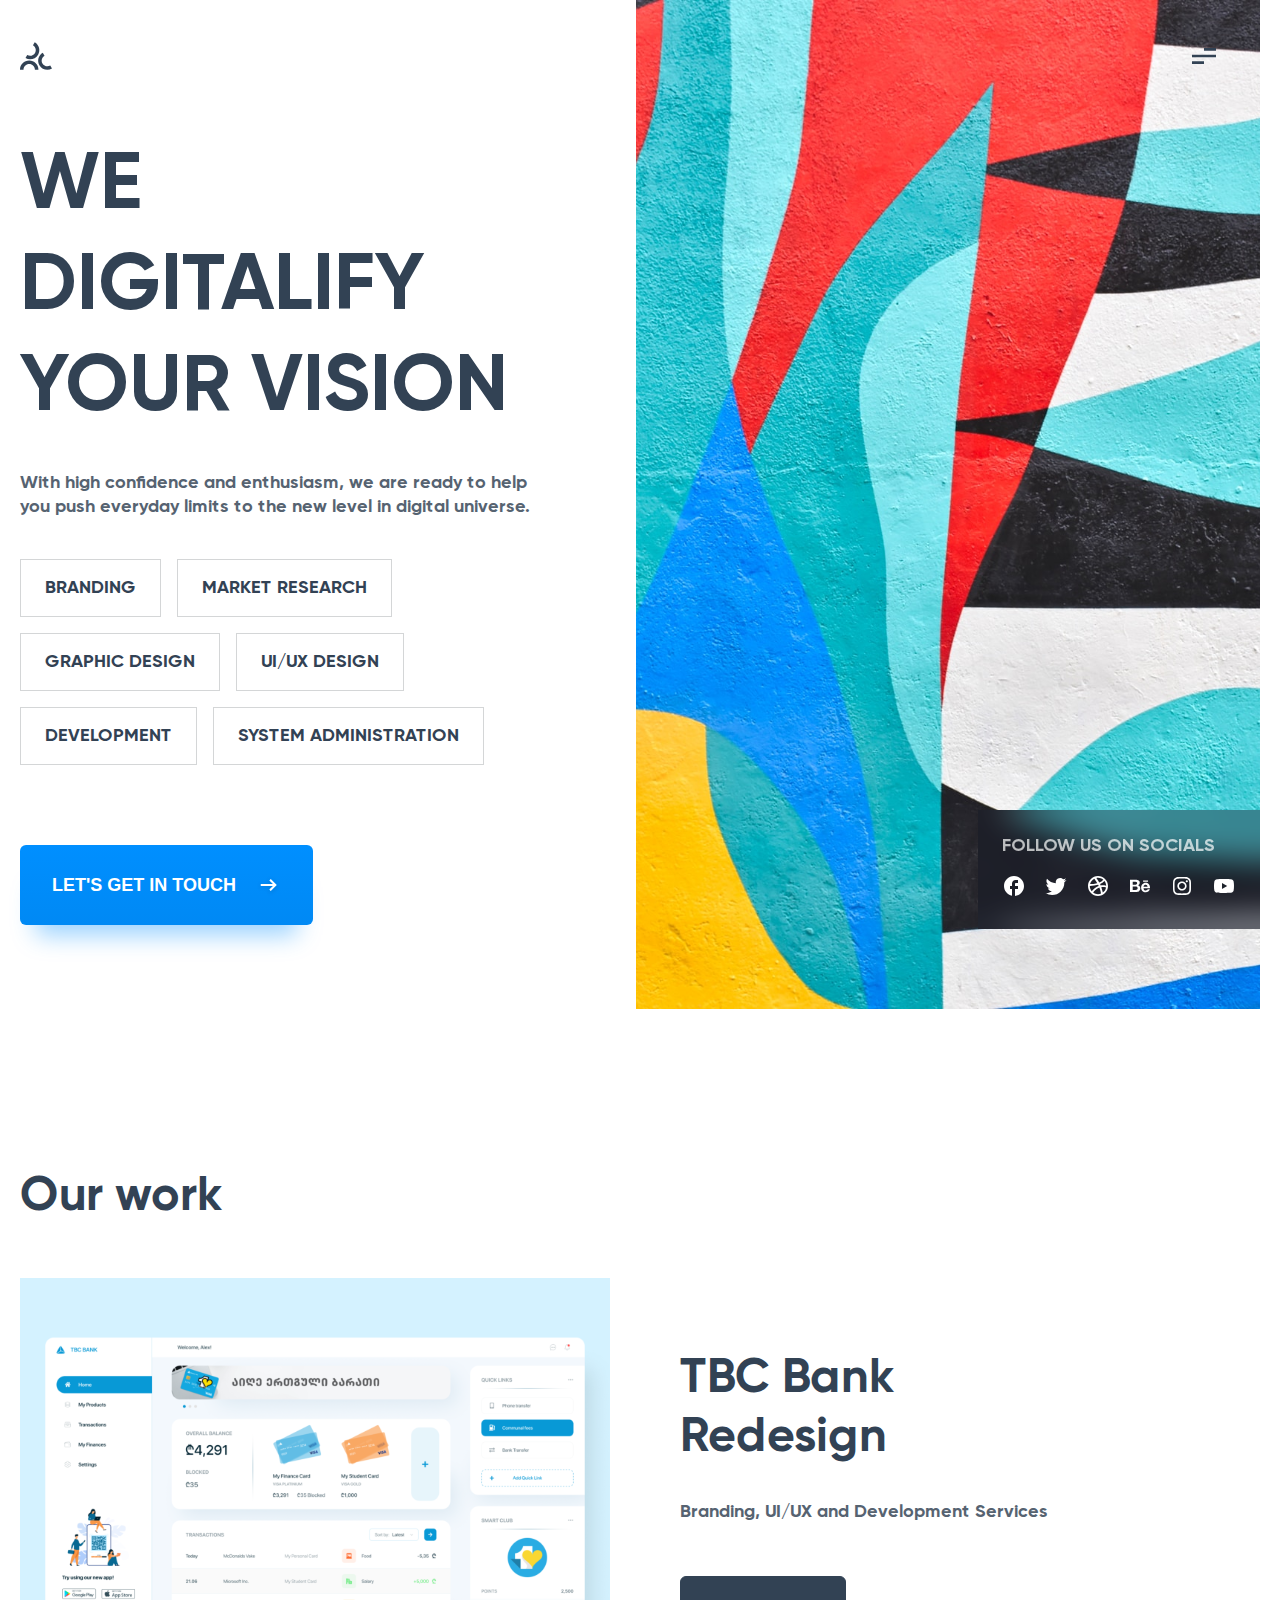
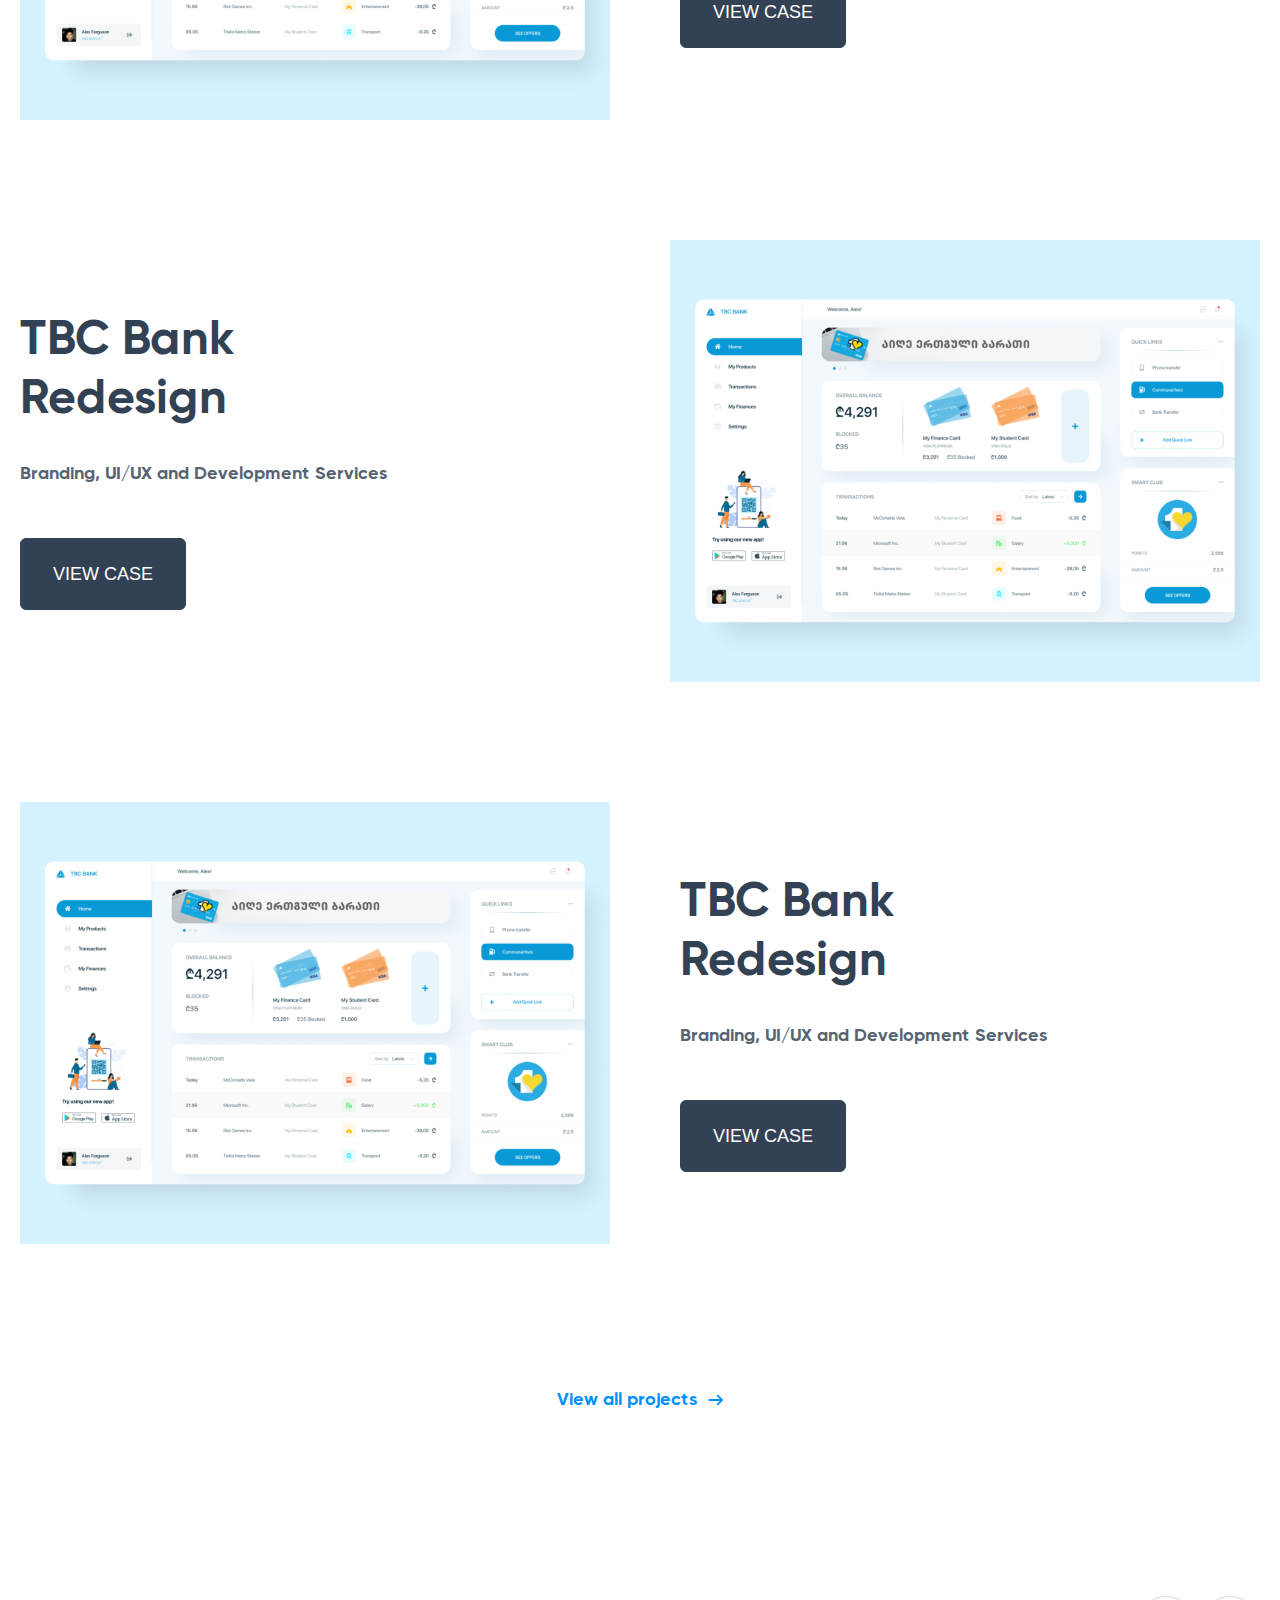
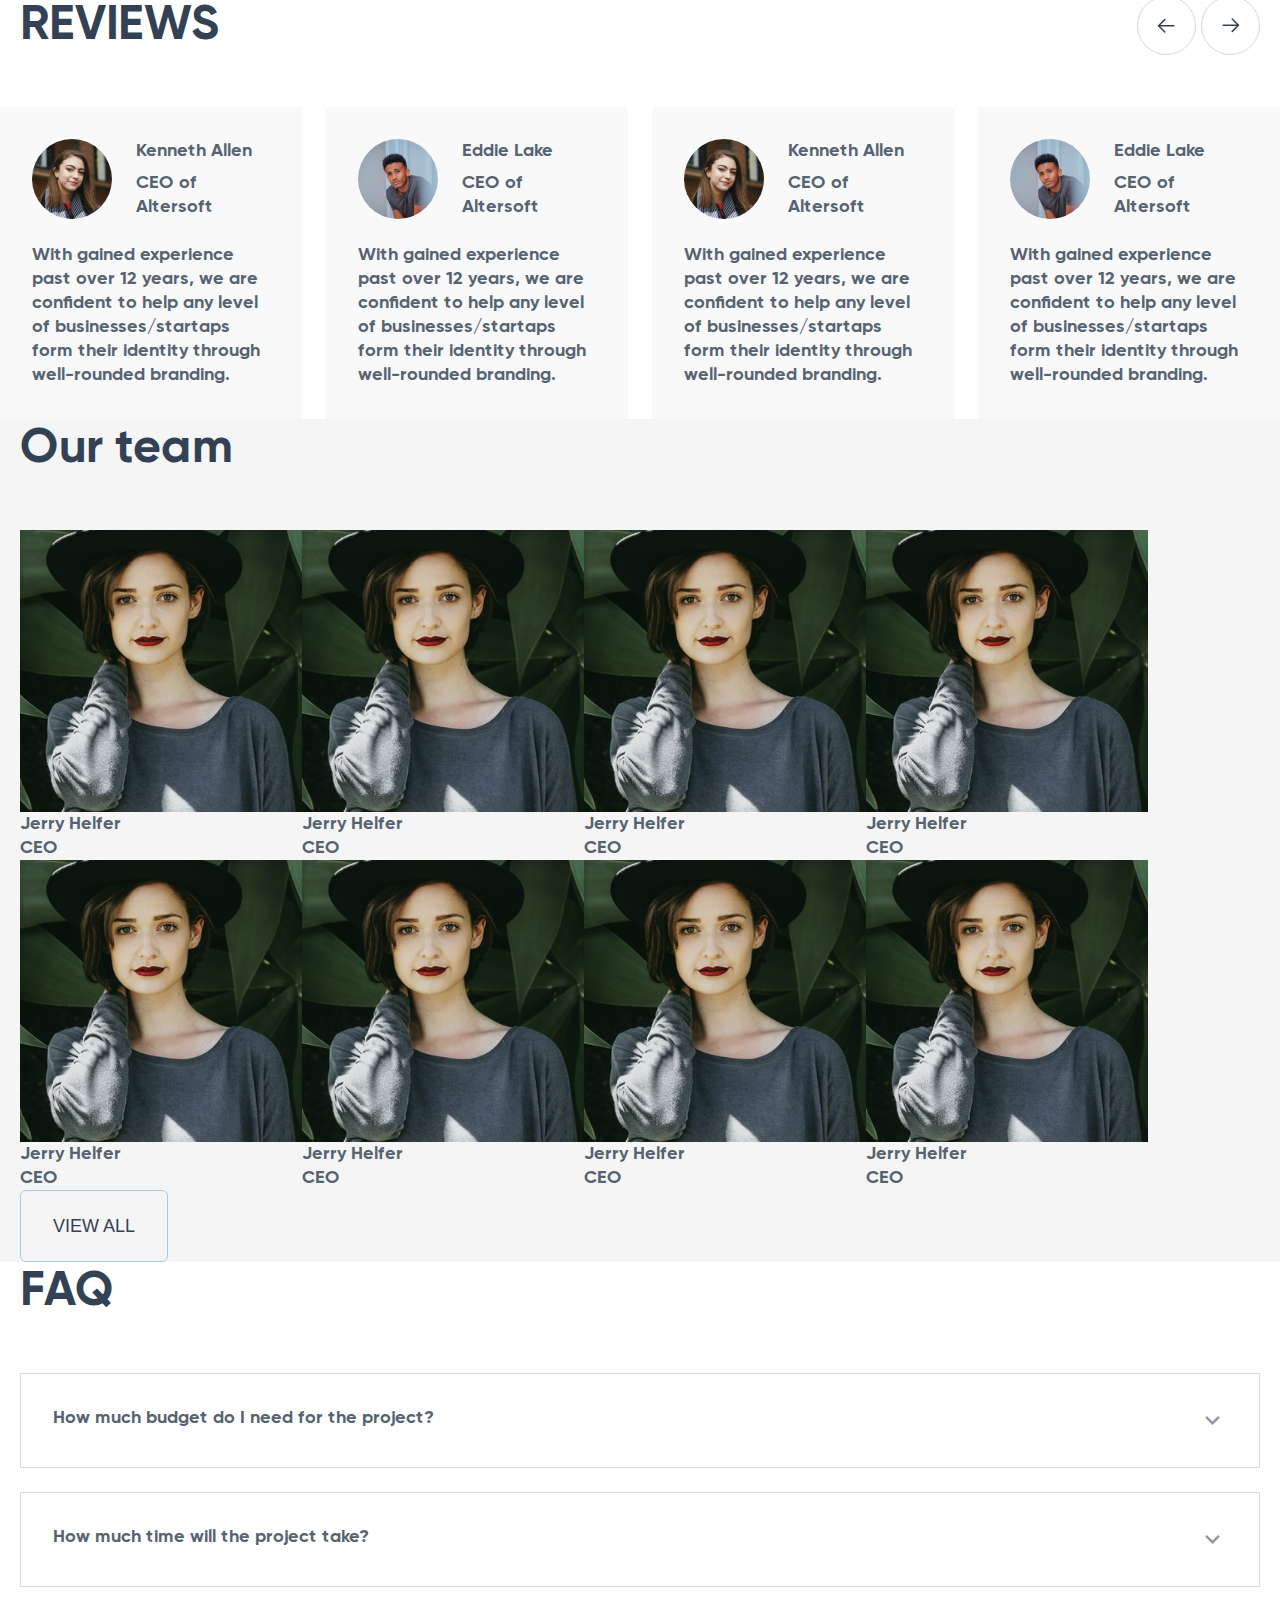
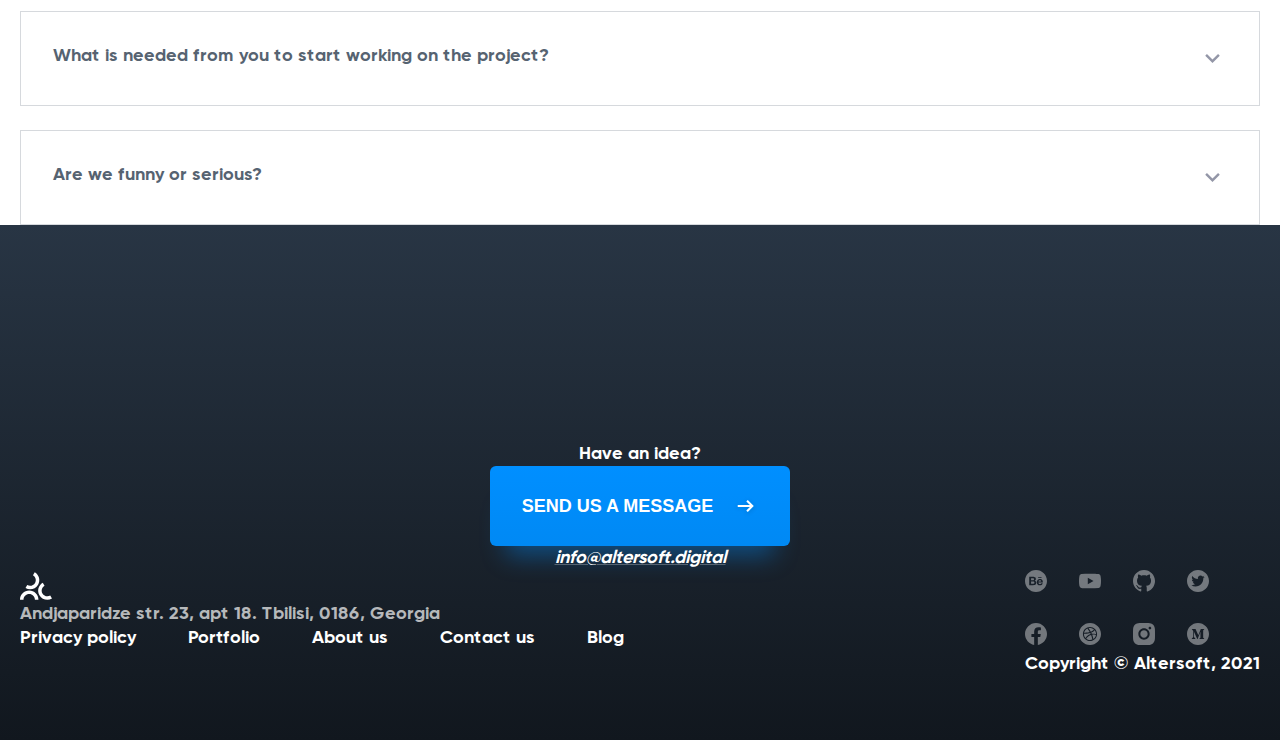
==== commit 7a074aae: "section ourwork styles done" ====
--- a/index.html
+++ b/index.html
@@ -14,7 +14,7 @@
         <header id="header" class="flex-between gap-100">
             <div class="left-side">
                 <img id="logo-black" src="./images/header/logo-black.svg" alt="Altersoft digital logo">
-                <h1 class="uppercase"><span class="h1-transparent">We</span><span>Digitalify</span> Your Vision</h1>
+                <h1 class="uppercase"><span>We</span><span>Digitalify</span> Your Vision</h1>
                 <p>With high confidence and enthusiasm, we are ready to help you push everyday limits to the new level
                     in digital universe.</p>
                 <div class="services uppercase">
@@ -66,43 +66,44 @@
         </header>
         <section id="ourwork">
             <h2>Our work</h2>
-            <div class="ourwork-content flex-column gap-120">
-                <div class="flex-between">
+            <div class="ourwork-content">
+                <div>
                     <div class="left-side">
                         <img src="images/section-ourwork/tbc-redesign.svg" alt="TBC UX & UI redesign image">
                     </div>
                     <div class="right-side">
-                        <p>TBC Bank <br> Redesign</p>
+                        <p class="article-heading">TBC Bank <br> Redesign</p>
                         <p>Branding, UI/UX and Development Services</p>
                         <button class="btn btn-secondary uppercase">view case</button>
                     </div>
                 </div>
-                <div class="flex-between">
+                <div>
                     <div class="left-side">
                         <img src="images/section-ourwork/tbc-redesign.svg" alt="TBC UX & UI redesign image">
                     </div>
                     <div class="right-side">
-                        <p>TBC Bank <br> Redesign</p>
+                        <p class="article-heading">TBC Bank <br> Redesign</p>
                         <p>Branding, UI/UX and Development Services</p>
                         <button class="btn btn-secondary uppercase">view case</button>
                     </div>
                 </div>
-                <div class="flex-between">
+                <div>
                     <div class="left-side">
                         <img src="images/section-ourwork/tbc-redesign.svg" alt="TBC UX & UI redesign image">
                     </div>
                     <div class="right-side">
-                        <p>TBC Bank <br> Redesign</p>
+                        <p class="article-heading">TBC Bank <br> Redesign</p>
                         <p>Branding, UI/UX and Development Services</p>
                         <button class="btn btn-secondary uppercase">view case</button>
                     </div>
                 </div>
             </div>
-            <div class="center">
-                <a>View all projects <img src="./images/section-ourwork/arrow-blue-right.svg"
-                        alt="Blue arrow image"></a>
-            </div>
-        </section>
+    </div>
+    <div class="viewlink center">
+        <a class="blue flex gap-10">View all projects <img src="./images/section-ourwork/arrow-blue-right.svg"
+                alt="Blue arrow image"></a>
+    </div>
+    </section>
     </div>
     <section id="reviews">
         <div class="big-container flex-between">
--- a/styles/style.css
+++ b/styles/style.css
@@ -9,7 +9,9 @@
     rgb(0, 137, 244) 100%
   );
   --btn-primary-shadow: rgba(0, 143, 255, 0.4);
-  --btn-secondary: rgb(50, 66, 84);
+  --blue: rgba(0, 143, 255, 1);
+
+  --dark-secondary: rgb(50, 66, 84);
   --btn-tertiary-border: rgba(161, 204, 237, 1);
   --card-bg: rgba(50, 66, 84, 0.03);
   --bg-ourteam: rgb(245, 245, 245);
@@ -75,11 +77,13 @@
   line-height: 22.28px;
 }
 .btn-secondary {
-  background: var(--btn-secondary);
-  border: 1px solid var(--btn-secondary);
+  background: var(--dark-secondary);
+  border: 1px solid var(--dark-secondary);
   padding: 24px 32px;
-  /* width: max-content;
-  height: max-content; */
+  width: max-content;
+  height: max-content;
+
+  margin-top: 20px;
 }
 .center {
   display: flex;
@@ -91,9 +95,23 @@
   line-height: 61px;
   font-weight: 900;
   color: var(--primary-black);
+
+  padding-bottom: 50px;
+}
+.p24-32-medium {
+  font-family: "Gilroy-Medium";
+  font-size: 24px;
+  font-weight: 32px;
 }
 .gap-120 {
   gap: 120px;
+}
+.gap-10 {
+  gap: 10px;
+}
+.viewlink {
+  color: var(--blue);
+  margin: 144px auto 184 auto;
 }
 /* -------------------- common styles// -------------------- */
 
@@ -116,13 +134,11 @@
 
   margin-top: 64px;
 }
-.h1-transparent {
-  /* color: var(--white); */
-}
+
 #logo-black {
   margin-top: 40px;
 }
-.left-side {
+#header .left-side {
   max-width: 536px;
 }
 #header .right-side {
@@ -179,8 +195,28 @@
   color: var(--white-07);
 }
 /* --- seciton-1 styles --- */
-#ourwork div.flex-between:nth-child(odd) .left-side {
+.ourwork-content {
+  display: grid;
+  gap: 120px;
+}
+.ourwork-content > div {
+  display: grid;
+  grid-template-columns: repeat(2, 1fr);
+  gap: 70px;
+}
+.ourwork-content .right-side {
+  display: grid;
+  align-content: center;
+  gap: 32px;
+}
+.ourwork-content > div:nth-child(even) .left-side {
   order: 1;
+}
+.article-heading {
+  font-size: 48px;
+  font-weight: bold;
+  line-height: 59px;
+  color: var(--dark-secondary);
 }
 
 /* --- seciton-1 styles// --- */
--- a/styles/font.css
+++ b/styles/font.css
@@ -2,3 +2,7 @@
   font-family: "Gilroy";
   src: url(../fonts/Gilroy-Bold.ttf);
 }
+@font-face {
+  font-family: "Gilroy-Medium";
+  src: url(../fonts/Gilroy-Light.ttf);
+}
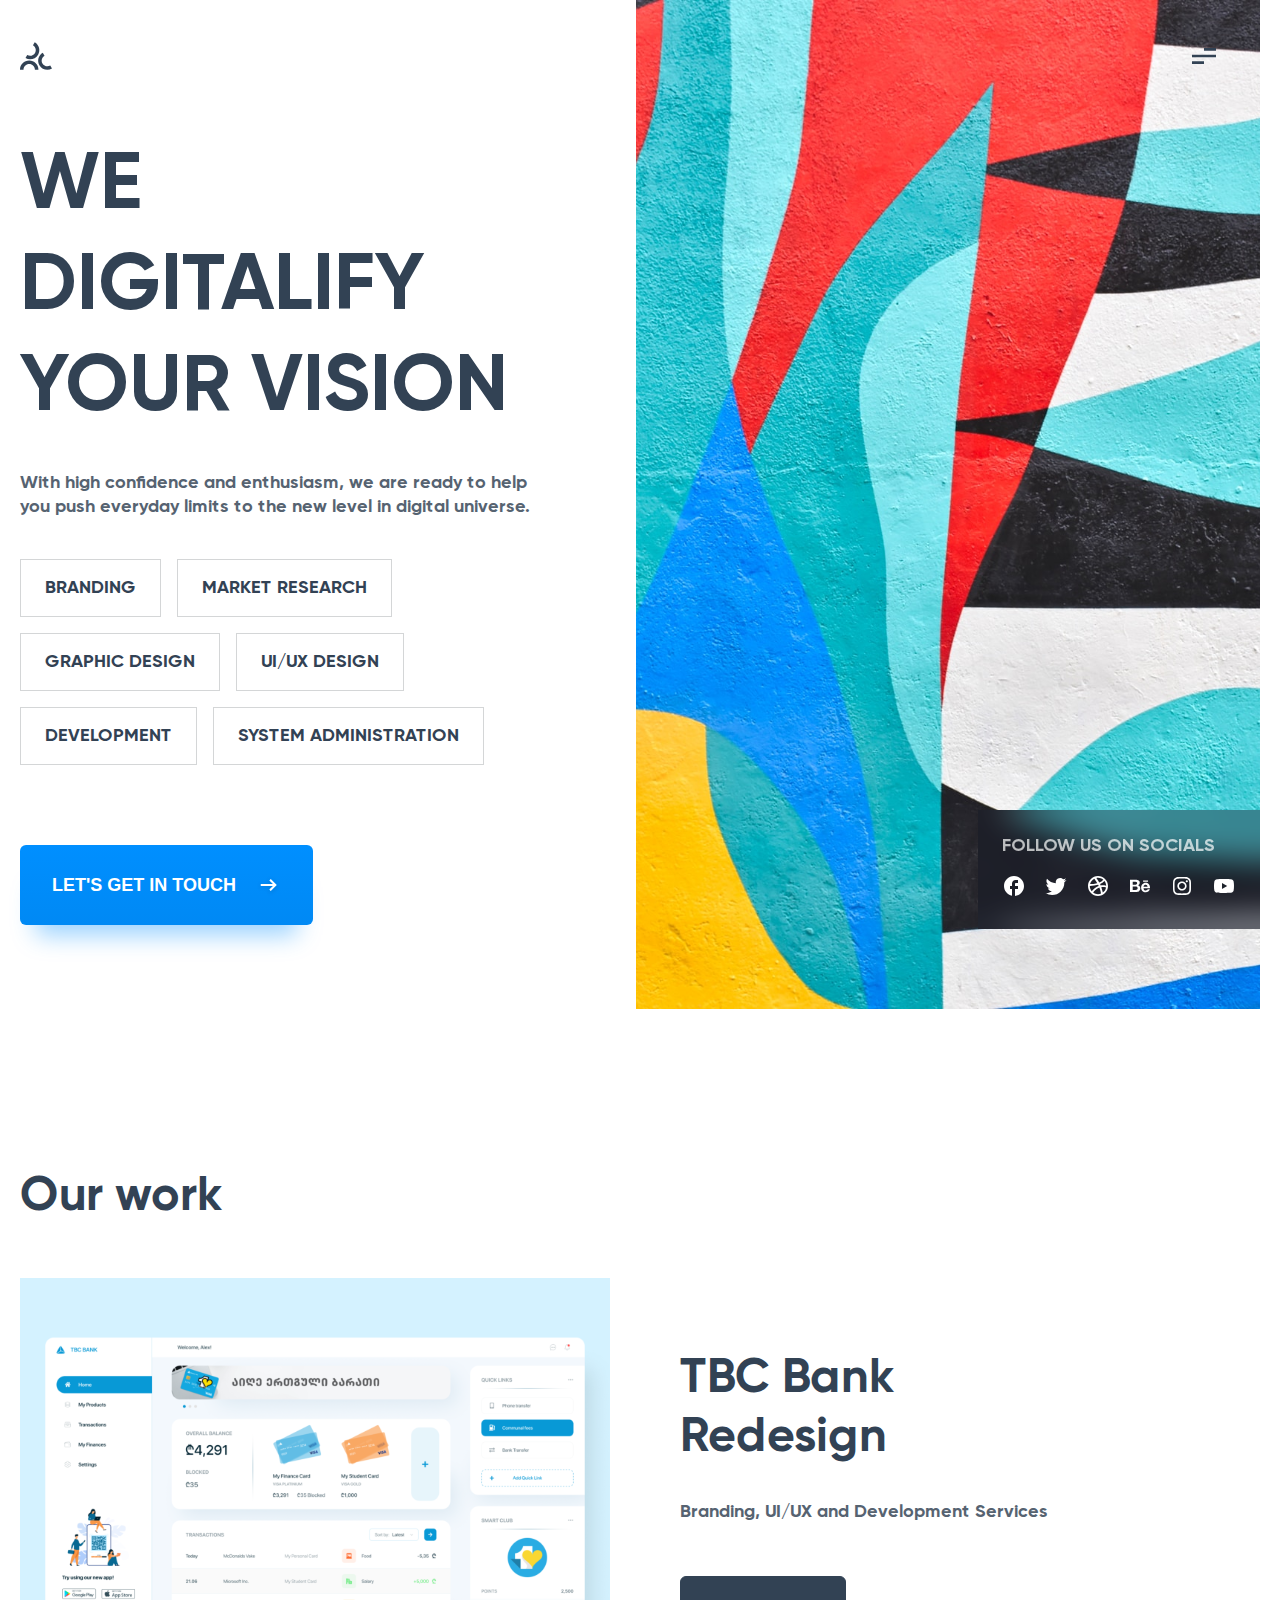
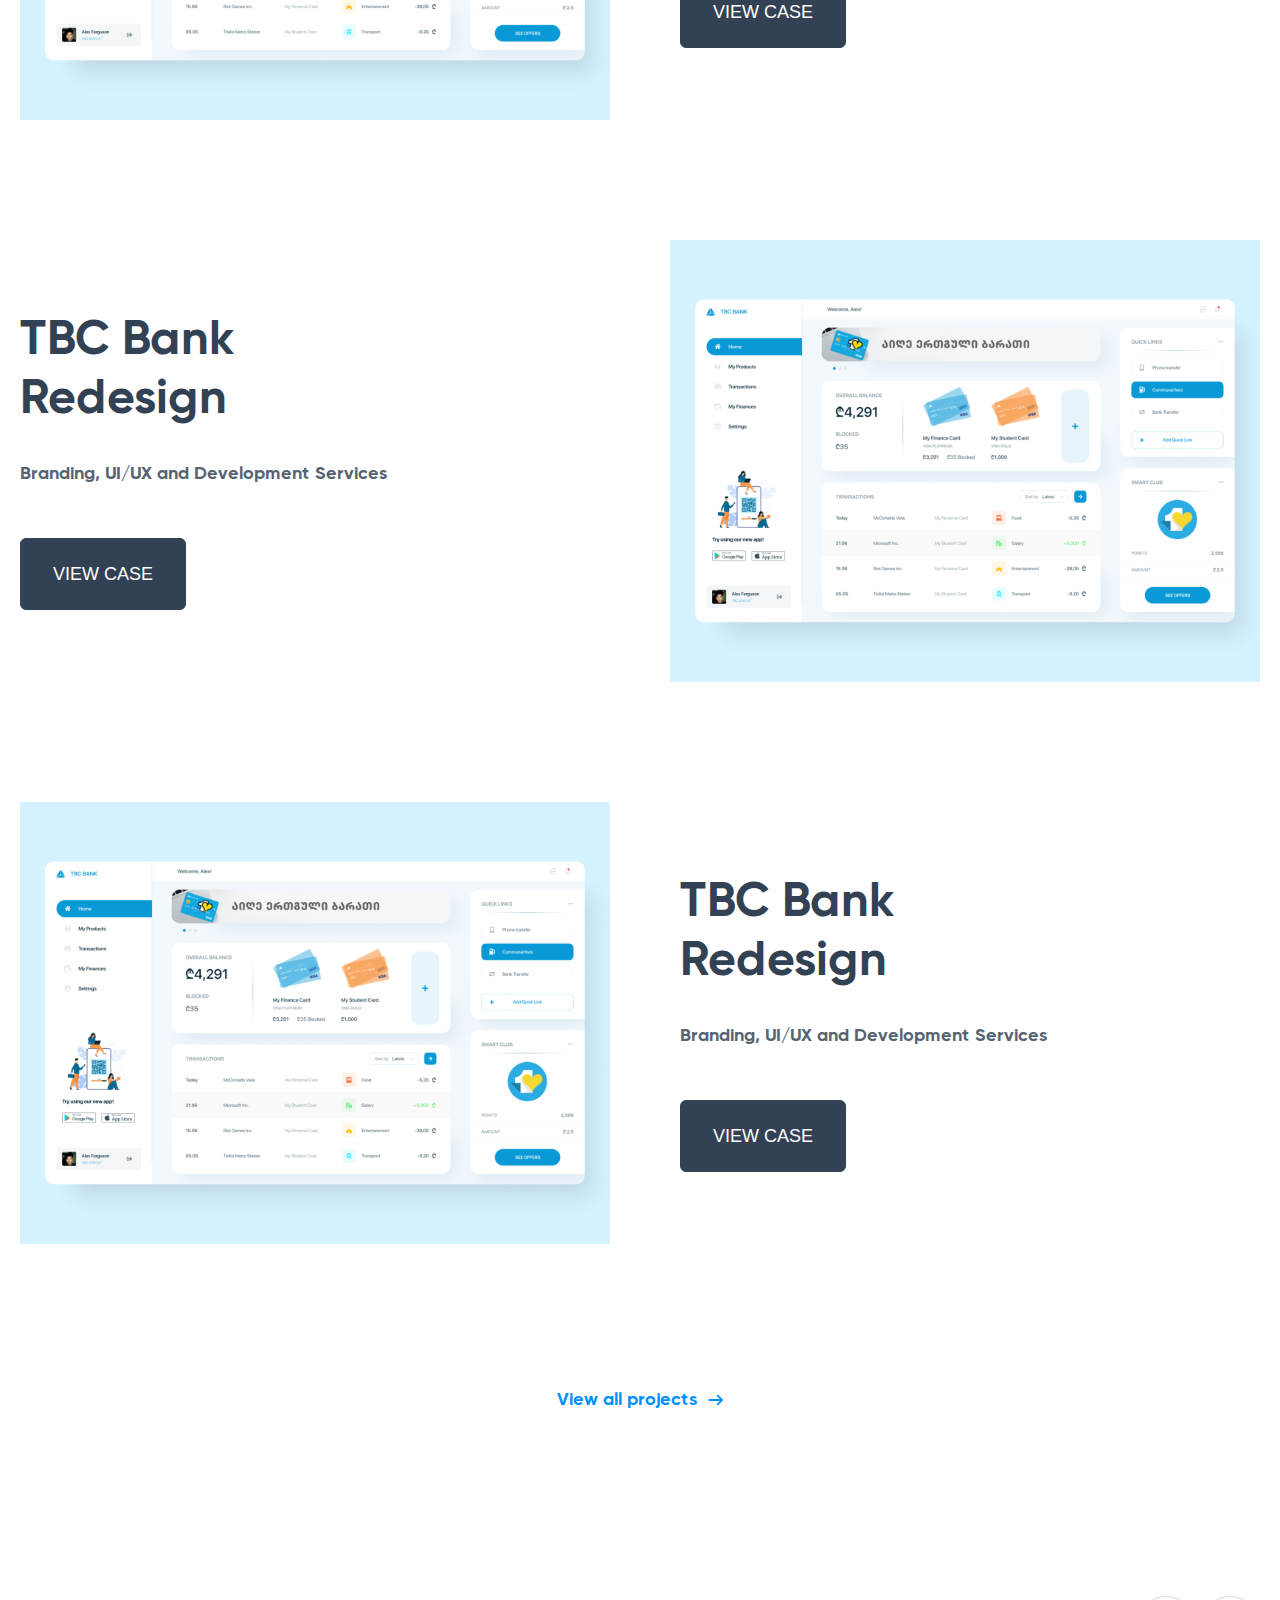
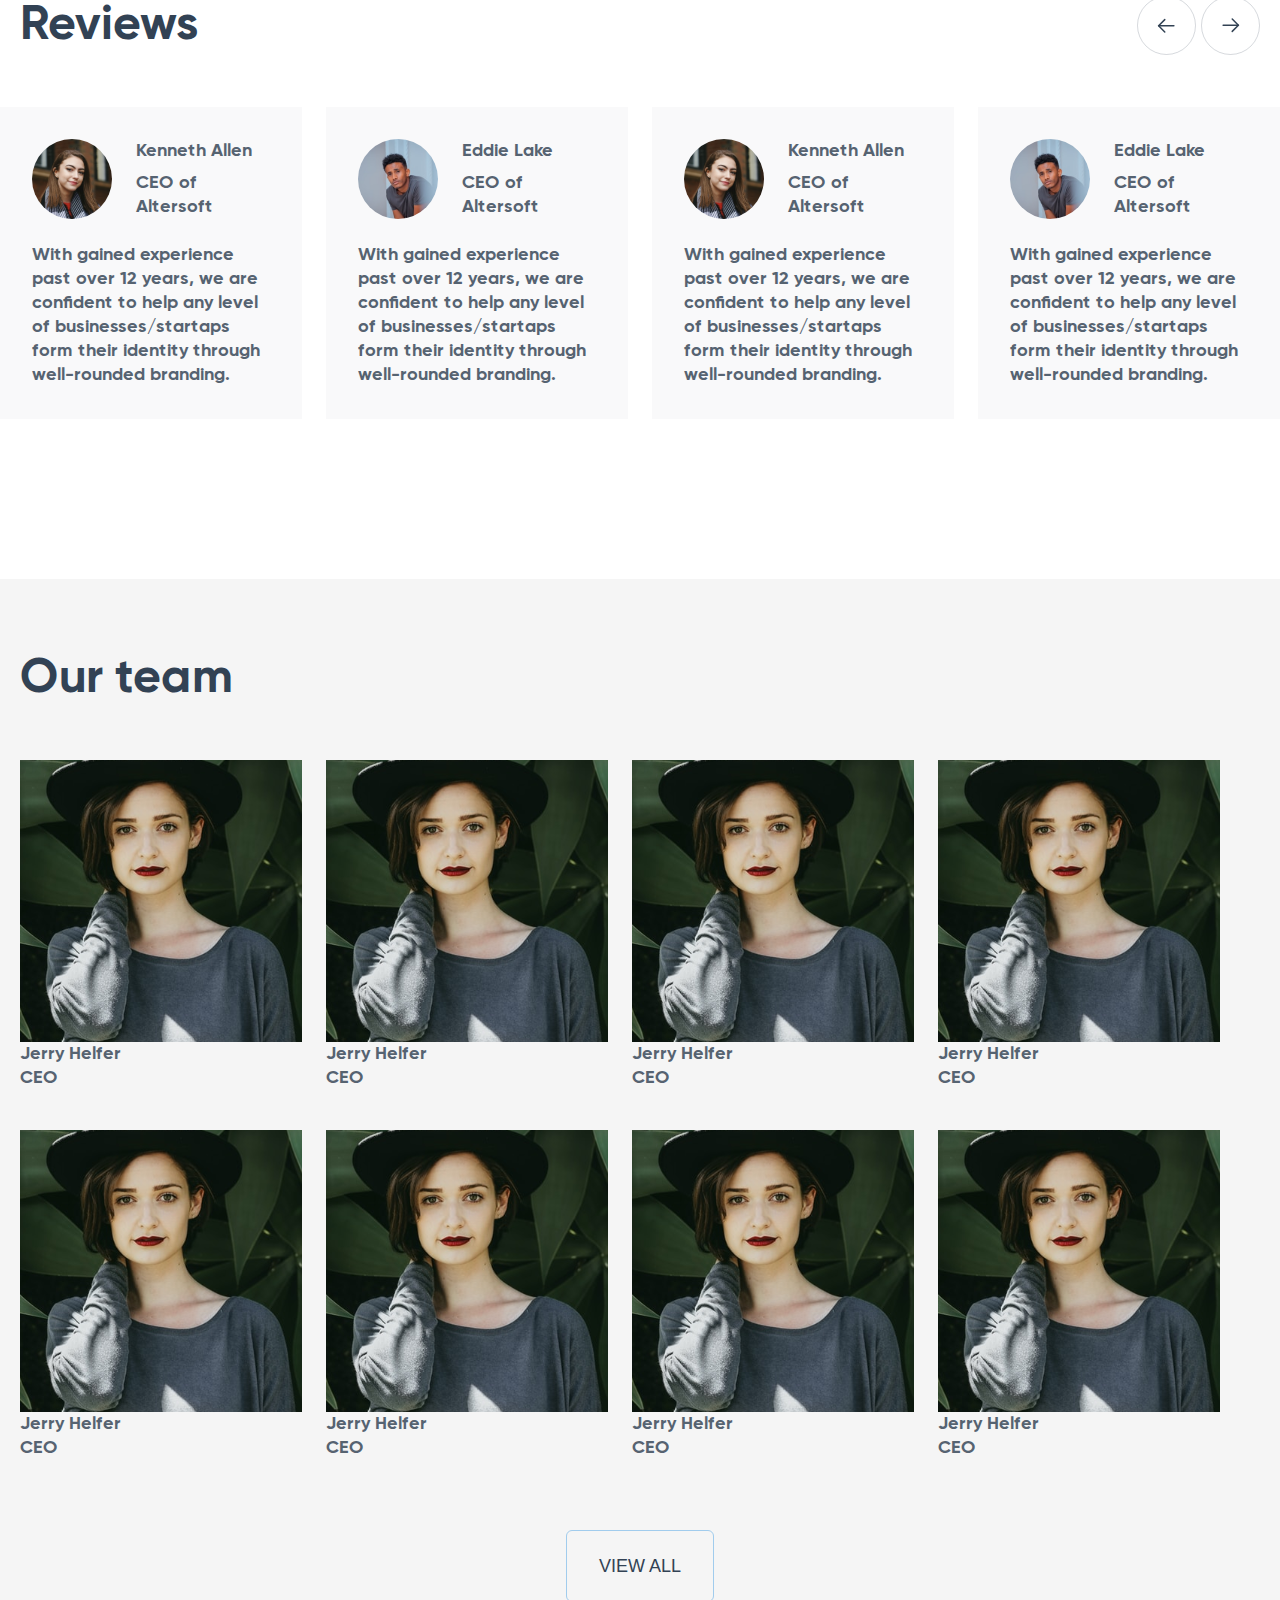
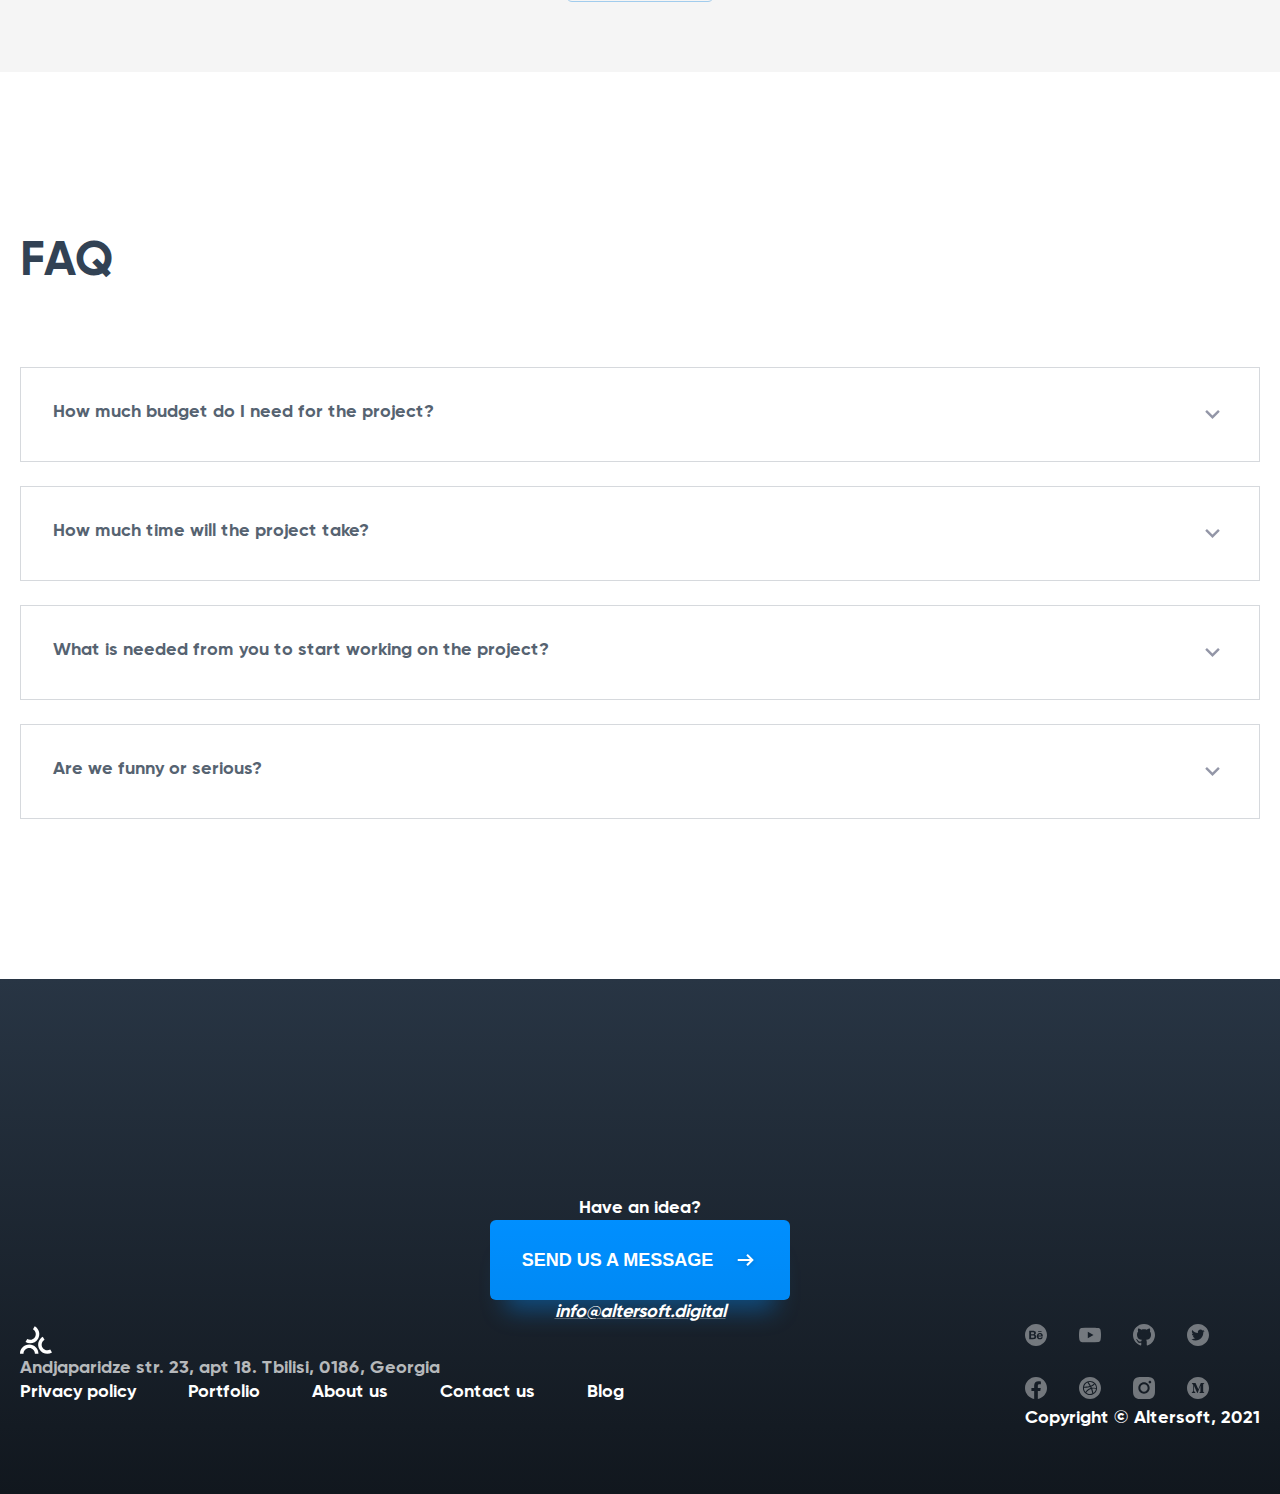
==== commit cbbcf238: "ourteam and reviews completed styles" ====
--- a/index.html
+++ b/index.html
@@ -107,7 +107,7 @@
     </div>
     <section id="reviews">
         <div class="big-container flex-between">
-            <h2 class="uppercase">Reviews</h2>
+            <h2>Reviews</h2>
             <div>
                 <img src="./images/section-reviews/slider-arrow-left.svg" alt="slider left arrow">
                 <img src="./images/section-reviews/slider-arrow-right.svg" alt="slider right arrow">
@@ -155,54 +155,56 @@
     <section id="ourteam" class="bg-ourteam">
         <div class="big-container">
             <h2>Our team</h2>
-            <div class="ourteam-content flex-wrap">
-                <div class="team-member">
-                    <img src="./images/section-ourteam/img-Jerry.svg" alt="Altersoft team member & CEO Jerry Helfer">
-                    <p>Jerry Helfer</p>
-                    <p class="uppercase">Ceo</p>
-                </div>
-                <div class="team-member">
-                    <img src="./images/section-ourteam/img-Jerry.svg" alt="Altersoft team member & CEO Jerry Helfer">
-                    <p>Jerry Helfer</p>
-                    <p class="uppercase">Ceo</p>
-                </div>
-                <div class="team-member">
-                    <img src="./images/section-ourteam/img-Jerry.svg" alt="Altersoft team member & CEO Jerry Helfer">
-                    <p>Jerry Helfer</p>
-                    <p class="uppercase">Ceo</p>
-                </div>
-                <div class="team-member">
-                    <img src="./images/section-ourteam/img-Jerry.svg" alt="Altersoft team member & CEO Jerry Helfer">
-                    <p>Jerry Helfer</p>
-                    <p class="uppercase">Ceo</p>
-                </div>
-                <div class="team-member">
-                    <img src="./images/section-ourteam/img-Jerry.svg" alt="Altersoft team member & CEO Jerry Helfer">
-                    <p>Jerry Helfer</p>
-                    <p class="uppercase">Ceo</p>
-                </div>
-                <div class="team-member">
-                    <img src="./images/section-ourteam/img-Jerry.svg" alt="Altersoft team member & CEO Jerry Helfer">
-                    <p>Jerry Helfer</p>
-                    <p class="uppercase">Ceo</p>
-                </div>
-                <div class="team-member">
-                    <img src="./images/section-ourteam/img-Jerry.svg" alt="Altersoft team member & CEO Jerry Helfer">
-                    <p>Jerry Helfer</p>
-                    <p class="uppercase">Ceo</p>
-                </div>
-                <div class="team-member">
-                    <img src="./images/section-ourteam/img-Jerry.svg" alt="Altersoft team member & CEO Jerry Helfer">
-                    <p>Jerry Helfer</p>
-                    <p class="uppercase">Ceo</p>
-                </div>
-            </div>
-            <button class="btn btn-tertiary uppercase">view all</button>
+            <div class="ourteam-content">
+                <div class="team-member">
+                    <img src="./images/section-ourteam/img-Jerry.svg" alt="Altersoft team member & CEO Jerry Helfer">
+                    <p>Jerry Helfer</p>
+                    <p class="uppercase">Ceo</p>
+                </div>
+                <div class="team-member">
+                    <img src="./images/section-ourteam/img-Jerry.svg" alt="Altersoft team member & CEO Jerry Helfer">
+                    <p>Jerry Helfer</p>
+                    <p class="uppercase">Ceo</p>
+                </div>
+                <div class="team-member">
+                    <img src="./images/section-ourteam/img-Jerry.svg" alt="Altersoft team member & CEO Jerry Helfer">
+                    <p>Jerry Helfer</p>
+                    <p class="uppercase">Ceo</p>
+                </div>
+                <div class="team-member">
+                    <img src="./images/section-ourteam/img-Jerry.svg" alt="Altersoft team member & CEO Jerry Helfer">
+                    <p>Jerry Helfer</p>
+                    <p class="uppercase">Ceo</p>
+                </div>
+                <div class="team-member">
+                    <img src="./images/section-ourteam/img-Jerry.svg" alt="Altersoft team member & CEO Jerry Helfer">
+                    <p>Jerry Helfer</p>
+                    <p class="uppercase">Ceo</p>
+                </div>
+                <div class="team-member">
+                    <img src="./images/section-ourteam/img-Jerry.svg" alt="Altersoft team member & CEO Jerry Helfer">
+                    <p>Jerry Helfer</p>
+                    <p class="uppercase">Ceo</p>
+                </div>
+                <div class="team-member">
+                    <img src="./images/section-ourteam/img-Jerry.svg" alt="Altersoft team member & CEO Jerry Helfer">
+                    <p>Jerry Helfer</p>
+                    <p class="uppercase">Ceo</p>
+                </div>
+                <div class="team-member">
+                    <img src="./images/section-ourteam/img-Jerry.svg" alt="Altersoft team member & CEO Jerry Helfer">
+                    <p>Jerry Helfer</p>
+                    <p class="uppercase">Ceo</p>
+                </div>
+            </div>
+            <div class="center">
+                <button class="btn btn-tertiary uppercase">view all</button>
+            </div>
         </div>
     </section>
     <div class="big-container">
-        <h2 class="uppercase">faq</h2>
         <section id="faq" class="flex-column gap-24">
+            <h2 class="uppercase">faq</h2>
             <div class="question flex-between">
                 <p>How much budget do I need for the project?</p>
                 <img src="./images/section-faq/chevron_down.svg" alt="dropdown menu downward arrow">
--- a/styles/style.css
+++ b/styles/style.css
@@ -221,7 +221,10 @@
 
 /* --- seciton-1 styles// --- */
 
-/* --- seciton-2 styles --- */
+/* --- seciton-reviews styles --- */
+#reviews {
+  padding-bottom: 160px;
+}
 .card {
   width: 588px;
 
@@ -251,12 +254,20 @@
   gap: 24px;
 }
 #reviews div.card:first-child {
-  /* transform: translate(-50%); */
+  /* position: relative;
+  left: -252px;
+  background: rgba(50, 66, 84, 0.03); */
 }
 /* --- seciton-ourteam styles --- */
-.flex-wrap {
-  display: flex;
-  flex-flow: row wrap;
+
+#ourteam {
+  padding: 70px 0;
+}
+.ourteam-content {
+  display: grid;
+  grid-template-columns: repeat(4, max-content);
+  grid-column-gap: 24px;
+  grid-row-gap: 40px;
 }
 
 .btn-tertiary {
@@ -265,12 +276,16 @@
   background-color: transparent;
 
   padding: 24px 32px;
+  margin-top: 70px;
 }
 .bg-ourteam {
   background: var(--bg-ourteam);
 }
 
 /* --- seciton-faq styles --- */
+#faq {
+  padding: 160px 0;
+}
 .question img:last-child {
   display: none;
 }
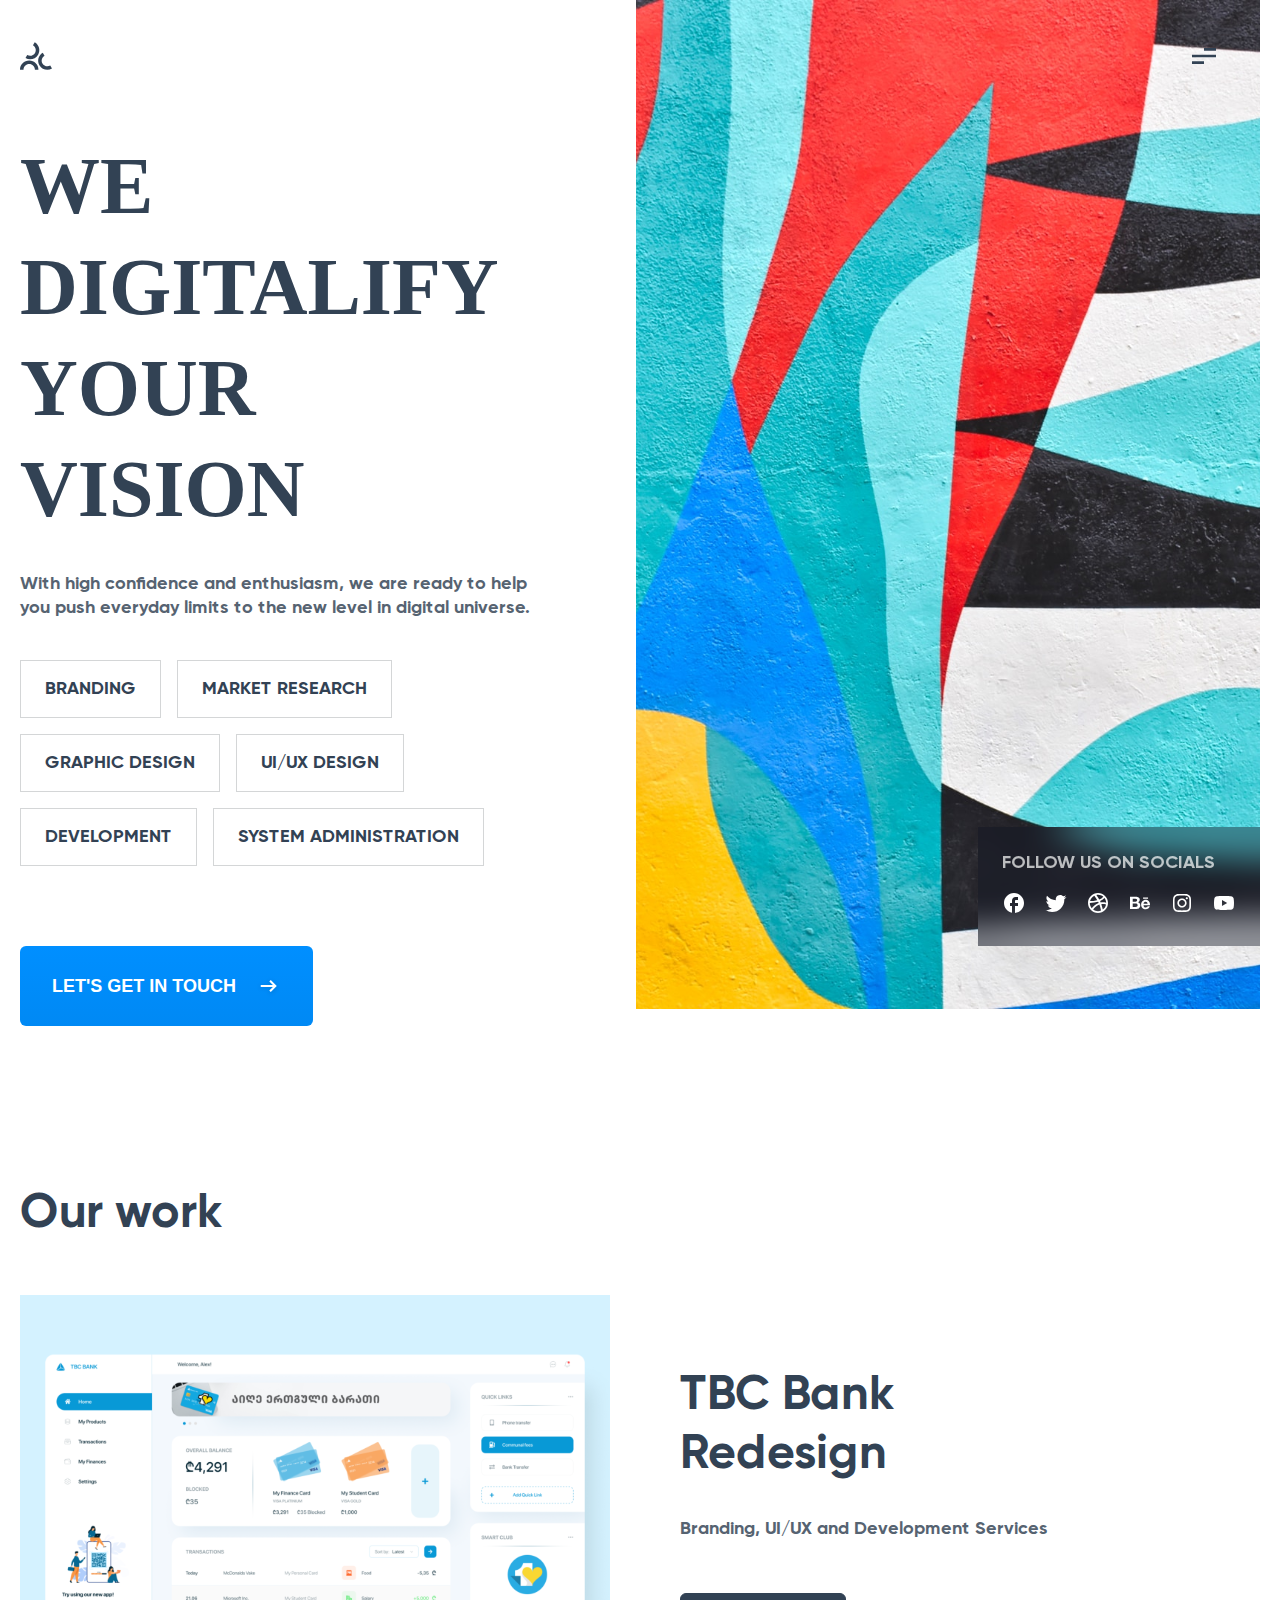
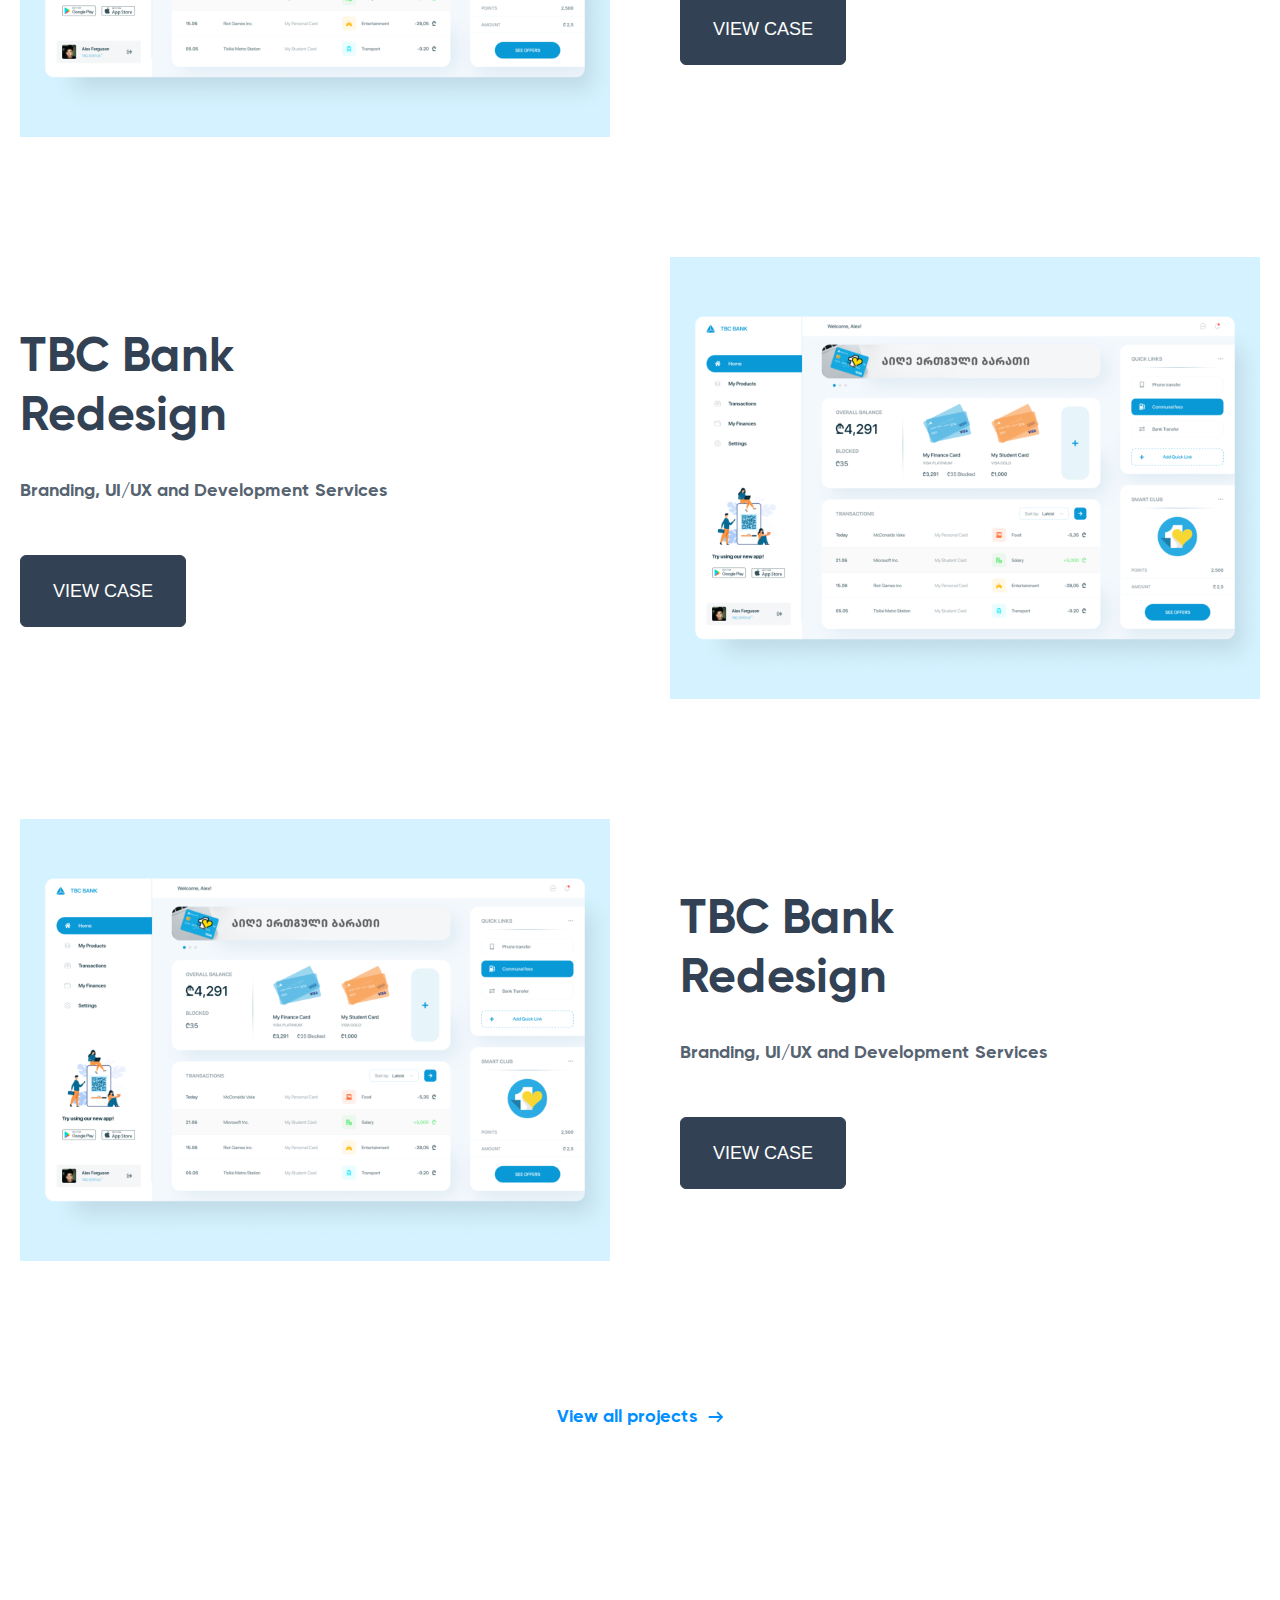
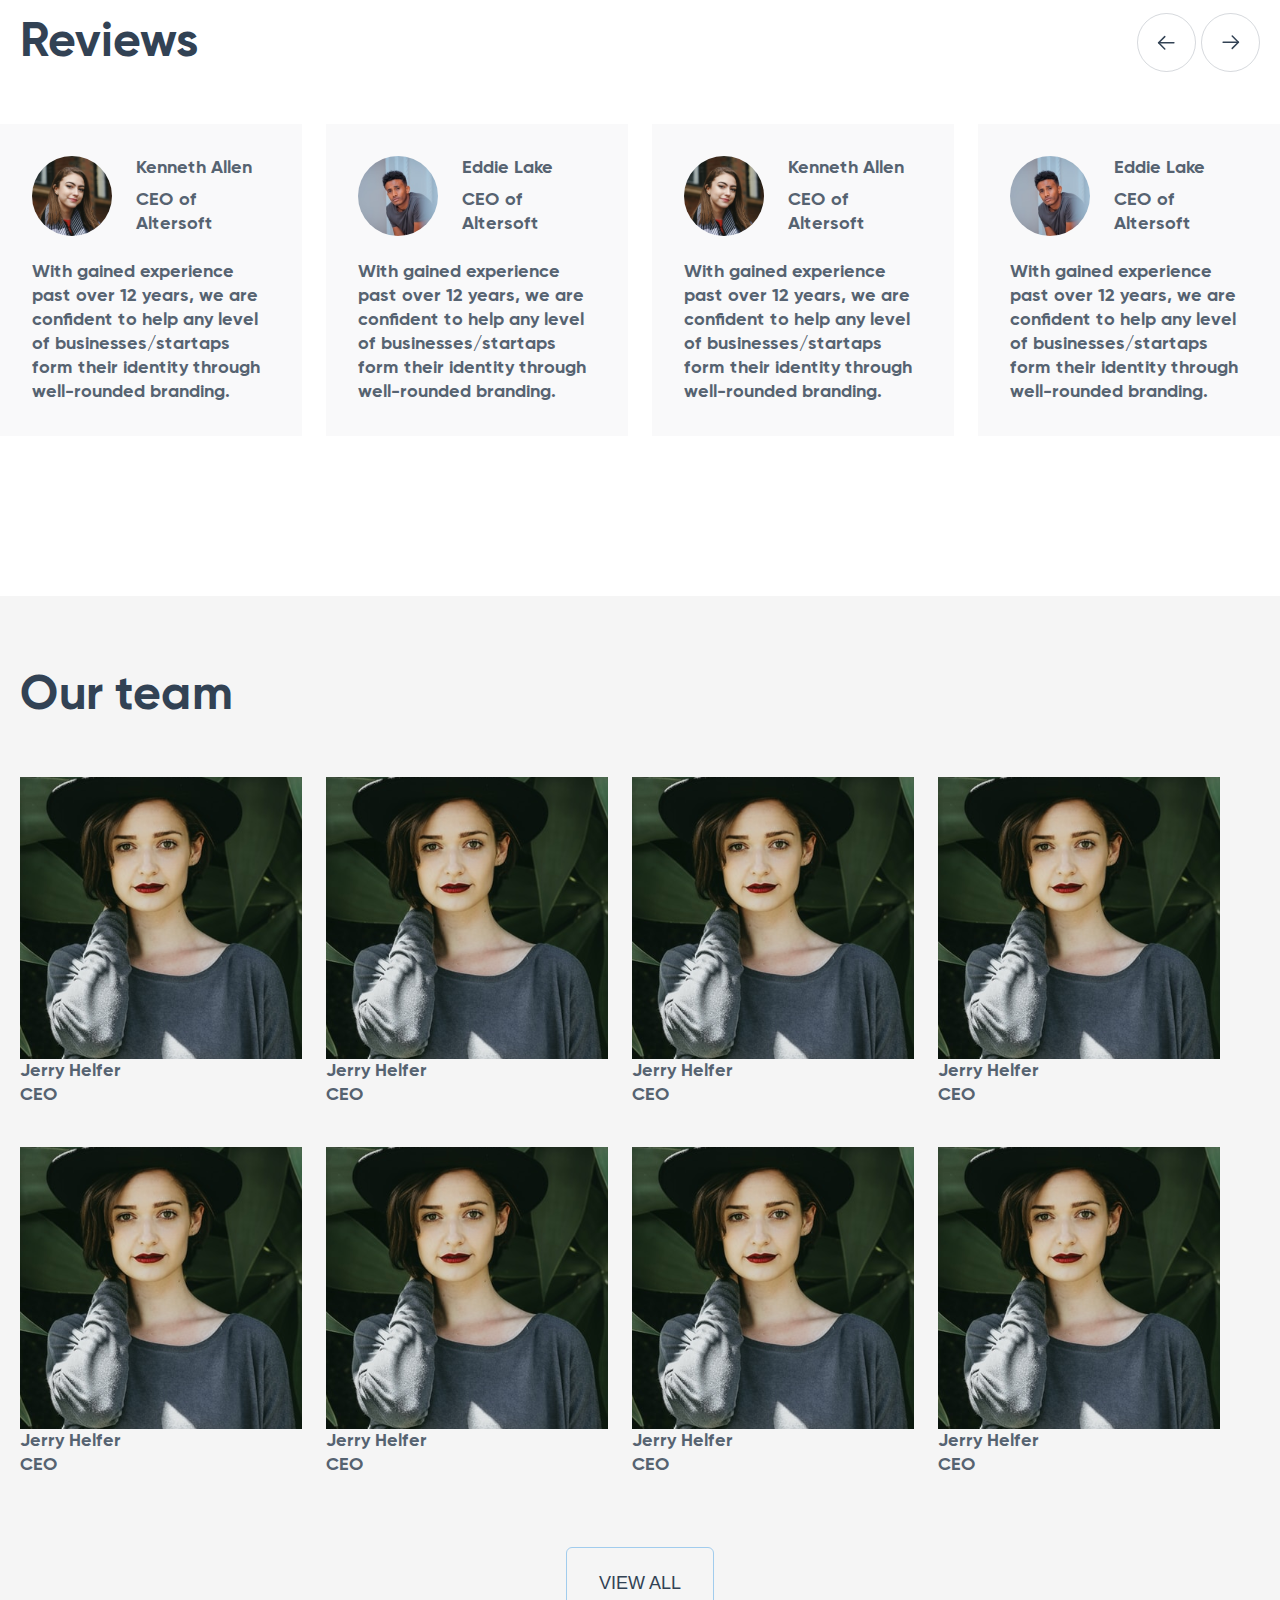
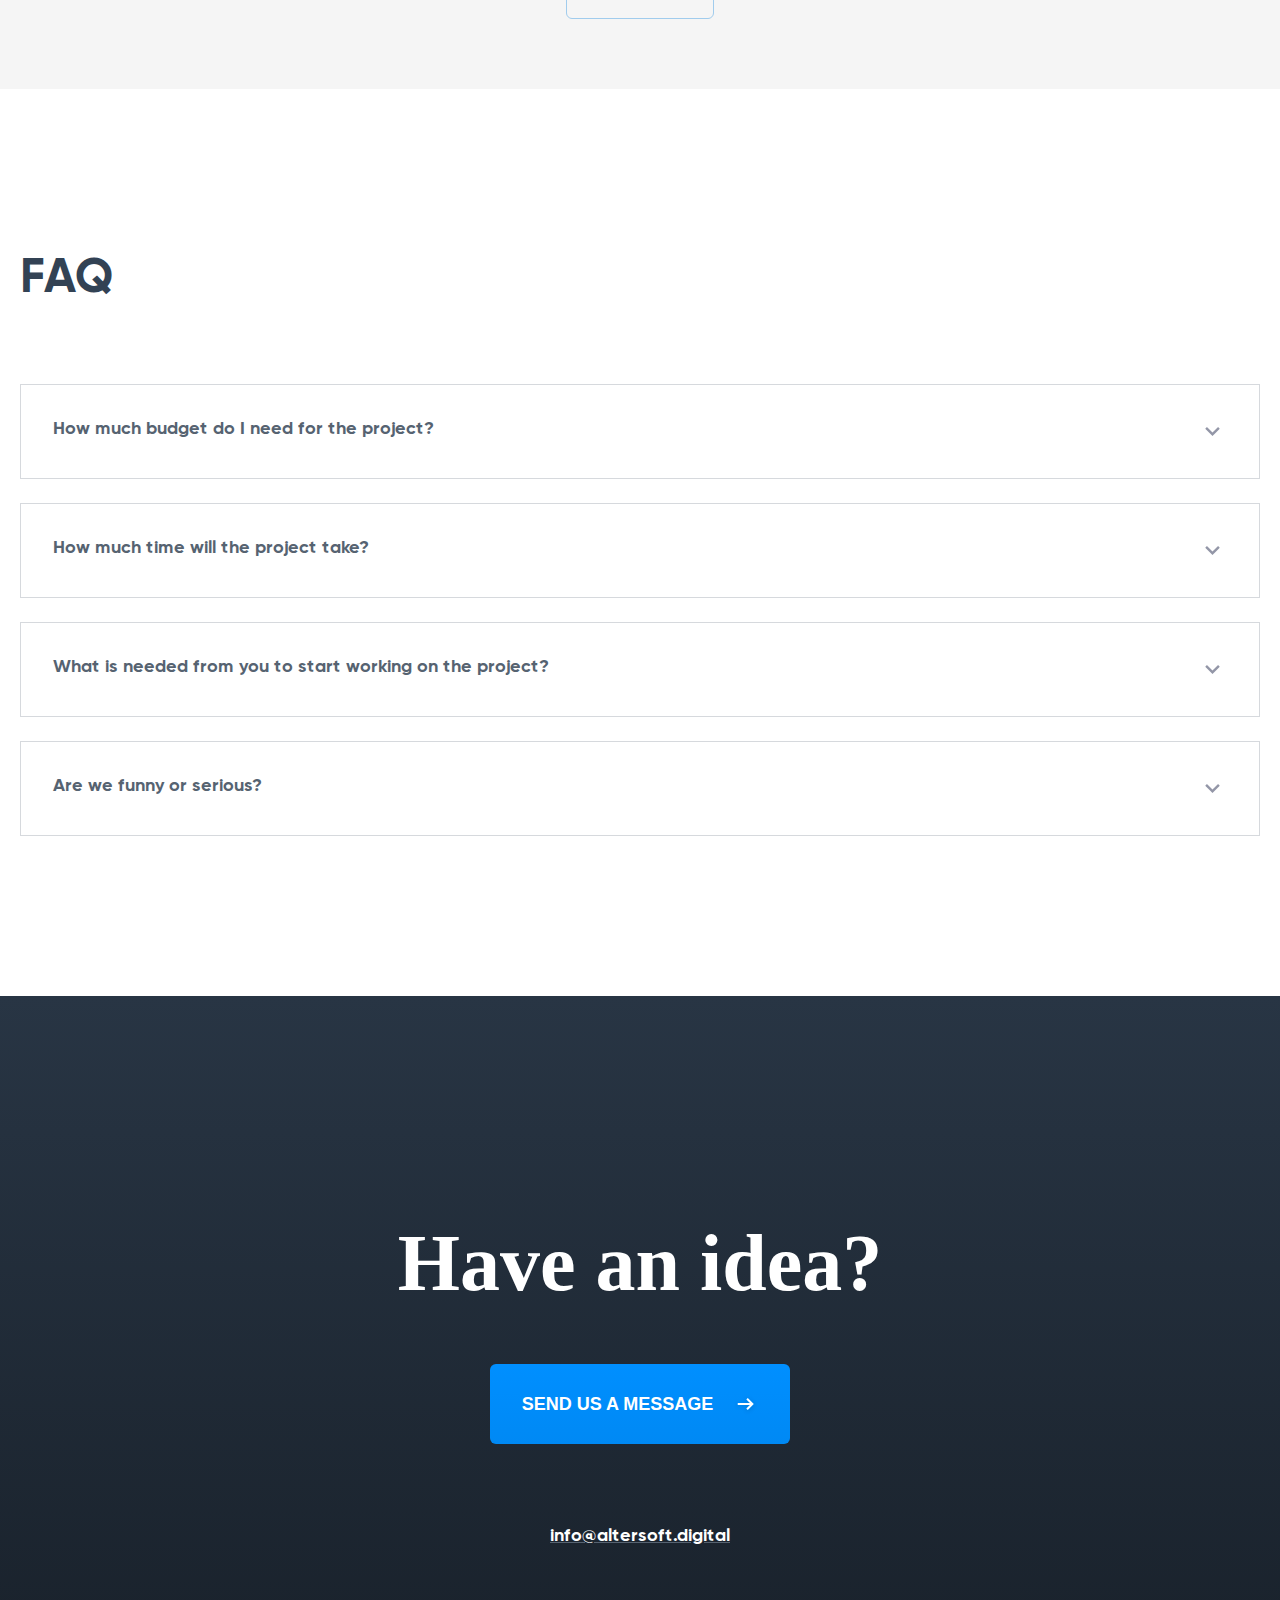
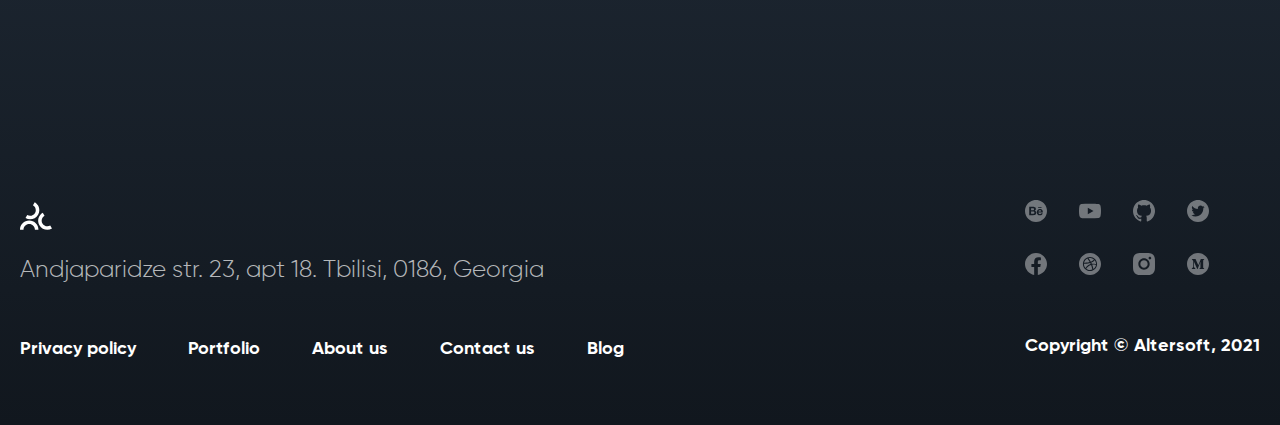
==== commit d3d15676: "section faq and footer styles completed" ====
--- a/index.html
+++ b/index.html
@@ -14,7 +14,7 @@
         <header id="header" class="flex-between gap-100">
             <div class="left-side">
                 <img id="logo-black" src="./images/header/logo-black.svg" alt="Altersoft digital logo">
-                <h1 class="uppercase"><span>We</span><span>Digitalify</span> Your Vision</h1>
+                <h1 class="p80-900 uppercase"><span>We</span><span>Digitalify</span> Your Vision</h1>
                 <p>With high confidence and enthusiasm, we are ready to help you push everyday limits to the new level
                     in digital universe.</p>
                 <div class="services uppercase">
@@ -228,10 +228,10 @@
         </section>
     </div>
     <footer>
-        <div class="big-container">
+        <div class="big-container flex-column gap-252">
             <div>
-                <p>Have an idea?</p>
-                <button class="btn btn-primary uppercase flex-between">SEND US A MESSAGE <img
+                <p class="p80-900">Have an idea?</p>
+                <button class="btn btn-primary uppercase flex-between mr-t50-b80">SEND US A MESSAGE <img
                         src="./images/header/short_arr_right.svg" alt="right direction arrow"></button>
                 <address class="mail-address"><a href="mailto:info@altersoft.digital">info@altersoft.digital</a>
                 </address>
@@ -239,7 +239,9 @@
             <nav aria-label="footer" class="flex-between">
                 <div class="left-side">
                     <img src="./images/footer/logo-white.svg" alt="Altersoft logo white">
-                    <address class="main-address">Andjaparidze str. 23, apt 18. Tbilisi, 0186, Georgia</address>
+                    <address class="main-address p24-29-medium mr-t24-b52">Andjaparidze str. 23, apt 18. Tbilisi, 0186,
+                        Georgia
+                    </address>
                     <ul class="flex gap-52">
                         <li><a href="#">Privacy policy</a></li>
                         <li><a href="#">Portfolio</a></li>
@@ -248,7 +250,7 @@
                         <li><a href="#">Blog</a></li>
                     </ul>
                 </div>
-                <div class="right-side">
+                <div class="right-side flex-column gap-52">
                     <ul class="footer-socials">
                         <li><a href="https://www.behance.net/altersoft" target="_blank"><img
                                     src="./images/footer/icon_behance.svg" alt="behance icon">
--- a/styles/style.css
+++ b/styles/style.css
@@ -68,7 +68,6 @@
 .btn-primary {
   border: 1px solid var(--btn-primary);
   background: var(--btn-primary);
-  box-shadow: 0px 26px 25px -16px var(--btn-primary-shadow);
   align-items: center;
   padding: 28px 32px;
   gap: 20px;
@@ -85,6 +84,14 @@
 
   margin-top: 20px;
 }
+.btn-primary:hover {
+  transition: 0.5s;
+  box-shadow: 0px 26px 25px -16px var(--btn-primary-shadow);
+}
+.btn-secondary:hover {
+  transition: 0.5s;
+  box-shadow: 0px 26px 25px -16px var(--dark-secondary);
+}
 .center {
   display: flex;
   justify-content: center;
@@ -98,11 +105,25 @@
 
   padding-bottom: 50px;
 }
+.p80-900 {
+  font-family: "Giroy";
+  font-size: 80px;
+  font-weight: 900;
+  line-height: 101px;
+}
 .p24-32-medium {
   font-family: "Gilroy-Medium";
   font-size: 24px;
   font-weight: 32px;
 }
+.p24-29-medium {
+  font-family: "Gilroy-Medium";
+  font-size: 24px;
+  line-height: 29px;
+}
+.gap-252 {
+  gap: 252px;
+}
 .gap-120 {
   gap: 120px;
 }
@@ -127,11 +148,6 @@
 }
 h1 {
   color: var(--primary-black);
-  font-family: "Gilroy";
-  font-weight: 900;
-  font-size: 80px;
-  line-height: 101px;
-
   margin-top: 64px;
 }
 
@@ -312,7 +328,16 @@
 .gap-52 {
   gap: 52px;
 }
+.mr-t50-b80 {
+  margin-top: 50px;
+  margin-bottom: 80px;
+}
+.mr-t24-b52 {
+  margin-top: 24px;
+  margin-bottom: 52px;
+}
 .mail-address {
+  font-style: normal;
   text-decoration: underline;
 }
 .main-address {
